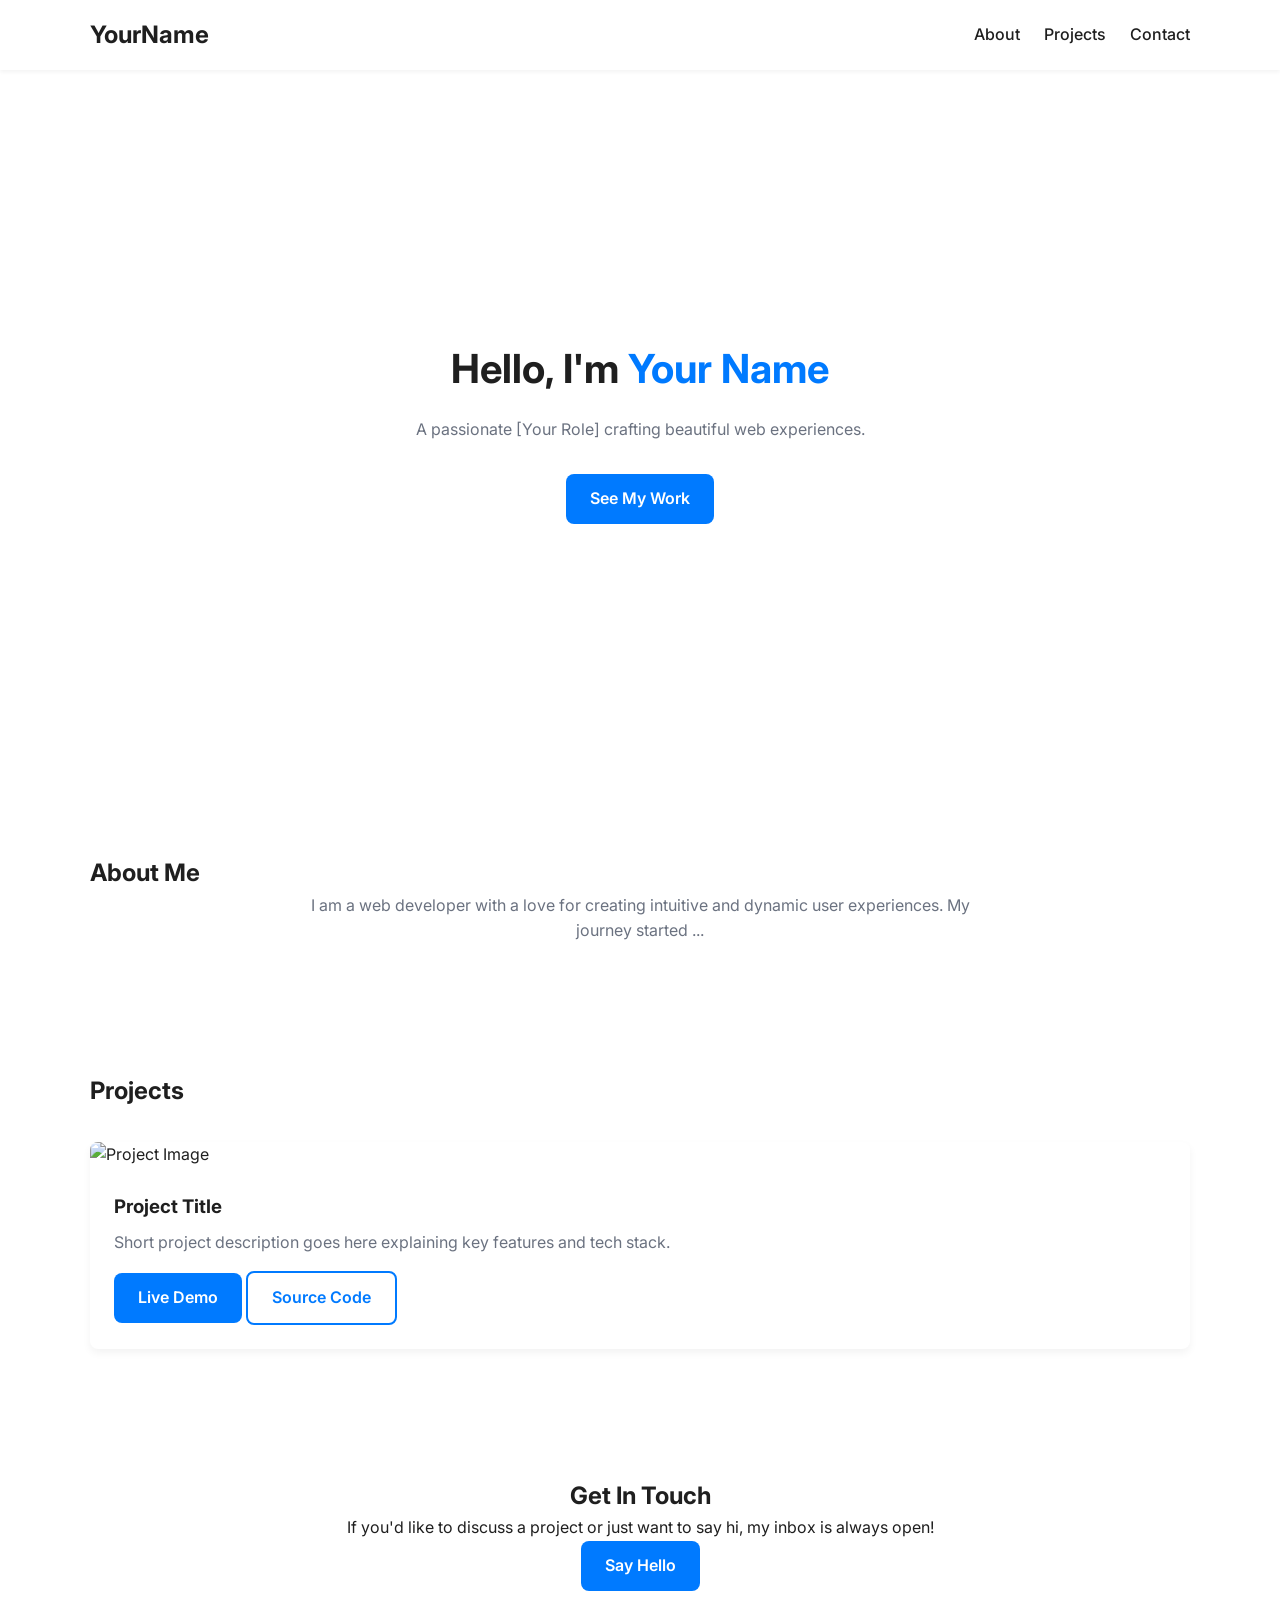
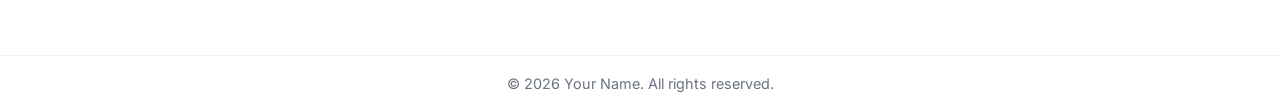
==== index.html @ 80072d18 "Create personal portfolio website with responsive design Co-authored-by: joyshah300 <joyshah300@gmai" ====
<!DOCTYPE html>
<html lang="en">
<head>
  <meta charset="UTF-8" />
  <meta http-equiv="X-UA-Compatible" content="IE=edge" />
  <meta name="viewport" content="width=device-width, initial-scale=1.0" />
  <title>Your Name | Portfolio</title>
  <link rel="stylesheet" href="styles.css" />
  <link href="https://fonts.googleapis.com/css2?family=Inter:wght@400;600;700&display=swap" rel="stylesheet" />
</head>
<body>
  <!-- Header & Navigation -->
  <header class="header">
    <div class="container">
      <a href="#hero" class="logo">YourName</a>
      <nav class="nav" id="nav-menu">
        <ul>
          <li><a href="#about">About</a></li>
          <li><a href="#projects">Projects</a></li>
          <li><a href="#contact">Contact</a></li>
        </ul>
      </nav>
      <button class="nav-toggle" id="nav-toggle" aria-label="Toggle navigation">
        <span class="hamburger"></span>
      </button>
    </div>
  </header>

  <!-- Hero Section -->
  <section id="hero" class="hero section">
    <div class="container">
      <h1>Hello, I'm <span class="primary">Your Name</span></h1>
      <p class="subtitle">A passionate <span class="role">[Your Role]</span> crafting beautiful web experiences.</p>
      <a href="#projects" class="btn primary-btn">See My Work</a>
    </div>
  </section>

  <!-- About Section -->
  <section id="about" class="about section">
    <div class="container">
      <h2>About Me</h2>
      <p>
        <!-- Replace this paragraph with your own description -->
        I am a web developer with a love for creating intuitive and dynamic user experiences. My journey started ...
      </p>
    </div>
  </section>

  <!-- Projects Section -->
  <section id="projects" class="projects section">
    <div class="container">
      <h2>Projects</h2>
      <div class="projects-grid">
        <!-- Repeat project-card as needed -->
        <article class="project-card">
          <img src="https://source.unsplash.com/800x600?code" alt="Project Image" />
          <div class="project-content">
            <h3>Project Title</h3>
            <p>Short project description goes here explaining key features and tech stack.</p>
            <a href="#" class="btn">Live Demo</a>
            <a href="#" class="btn outline">Source Code</a>
          </div>
        </article>
      </div>
    </div>
  </section>

  <!-- Contact Section -->
  <section id="contact" class="contact section">
    <div class="container">
      <h2>Get In Touch</h2>
      <p>If you'd like to discuss a project or just want to say hi, my inbox is always open!</p>
      <a href="mailto:youremail@example.com" class="btn primary-btn">Say Hello</a>
    </div>
  </section>

  <!-- Footer -->
  <footer class="footer">
    <div class="container">
      <p>&copy; <span id="year"></span> Your Name. All rights reserved.</p>
    </div>
  </footer>

  <script src="script.js"></script>
</body>
</html>
---- styles.css ----
/* Base Styles */
:root {
  --primary: #007aff;
  --bg: #ffffff;
  --text: #1f1f1f;
  --grey: #6b7280;
  --radius: 8px;
  --transition: 0.3s ease-in-out;
}

* {
  margin: 0;
  padding: 0;
  box-sizing: border-box;
}

body {
  font-family: 'Inter', sans-serif;
  background: var(--bg);
  color: var(--text);
  line-height: 1.6;
}

img {
  max-width: 100%;
  display: block;
}

.container {
  width: 90%;
  max-width: 1100px;
  margin: 0 auto;
}

/* Utility classes */
.section {
  padding: 4rem 0;
}

.btn {
  display: inline-block;
  padding: 0.75rem 1.5rem;
  border-radius: var(--radius);
  background: var(--primary);
  color: #fff;
  text-decoration: none;
  transition: var(--transition);
  font-weight: 600;
}

.btn:hover {
  opacity: 0.9;
}

.btn.outline {
  background: transparent;
  border: 2px solid var(--primary);
  color: var(--primary);
}

.primary-btn {
  background: var(--primary);
  color: #fff;
}

.primary {
  color: var(--primary);
}

/* Header & Navigation */
.header {
  background: var(--bg);
  box-shadow: 0 2px 4px rgba(0, 0, 0, 0.05);
  position: sticky;
  top: 0;
  z-index: 1000;
}

.header .container {
  display: flex;
  align-items: center;
  justify-content: space-between;
  padding: 1rem 0;
}

.logo {
  font-size: 1.5rem;
  font-weight: 700;
  color: var(--text);
  text-decoration: none;
}

.nav ul {
  list-style: none;
  display: flex;
  gap: 1.5rem;
}

.nav a {
  color: var(--text);
  text-decoration: none;
  font-weight: 500;
  transition: var(--transition);
}

.nav a:hover {
  color: var(--primary);
}

/* Mobile Nav Toggle */
.nav-toggle {
  display: none;
  background: none;
  border: none;
  cursor: pointer;
}

.hamburger,
.hamburger::before,
.hamburger::after {
  content: "";
  width: 24px;
  height: 2px;
  background: var(--text);
  display: block;
  transition: var(--transition);
}

.hamburger::before,
.hamburger::after {
  position: relative;
}

.hamburger::before {
  top: -6px;
}

.hamburger::after {
  top: 4px;
}

/* Hero Section */
.hero {
  display: flex;
  align-items: center;
  min-height: 80vh;
  text-align: center;
}

.hero h1 {
  font-size: 2.5rem;
  margin-bottom: 1rem;
}

.subtitle {
  color: var(--grey);
  margin-bottom: 2rem;
}

/* About */
.about p {
  max-width: 700px;
  margin: 0 auto;
  text-align: center;
  color: var(--grey);
}

/* Projects */
.projects-grid {
  display: grid;
  gap: 2rem;
  grid-template-columns: repeat(auto-fit, minmax(280px, 1fr));
  margin-top: 2rem;
}

.project-card {
  border-radius: var(--radius);
  overflow: hidden;
  box-shadow: 0 4px 8px rgba(0, 0, 0, 0.05);
  background: #fff;
  transition: transform var(--transition);
}

.project-card:hover {
  transform: translateY(-4px);
}

.project-content {
  padding: 1.5rem;
}

.project-content h3 {
  margin-bottom: 0.5rem;
}

.project-content p {
  color: var(--grey);
  margin-bottom: 1rem;
}

/* Contact */
.contact {
  text-align: center;
}

/* Footer */
.footer {
  background: var(--bg);
  padding: 1rem 0;
  text-align: center;
  font-size: 0.9rem;
  color: var(--grey);
  border-top: 1px solid #f1f1f1;
}

/* Media Queries */
@media (max-width: 768px) {
  .nav ul {
    position: absolute;
    top: 100%;
    right: 0;
    background: var(--bg);
    flex-direction: column;
    width: 200px;
    padding: 1rem 0;
    border-radius: var(--radius);
    box-shadow: 0 4px 8px rgba(0, 0, 0, 0.05);
    opacity: 0;
    pointer-events: none;
    transform: translateY(-10px);
    transition: var(--transition);
  }

  .nav ul.show {
    opacity: 1;
    pointer-events: all;
    transform: translateY(0);
  }

  .nav-toggle {
    display: block;
  }
}
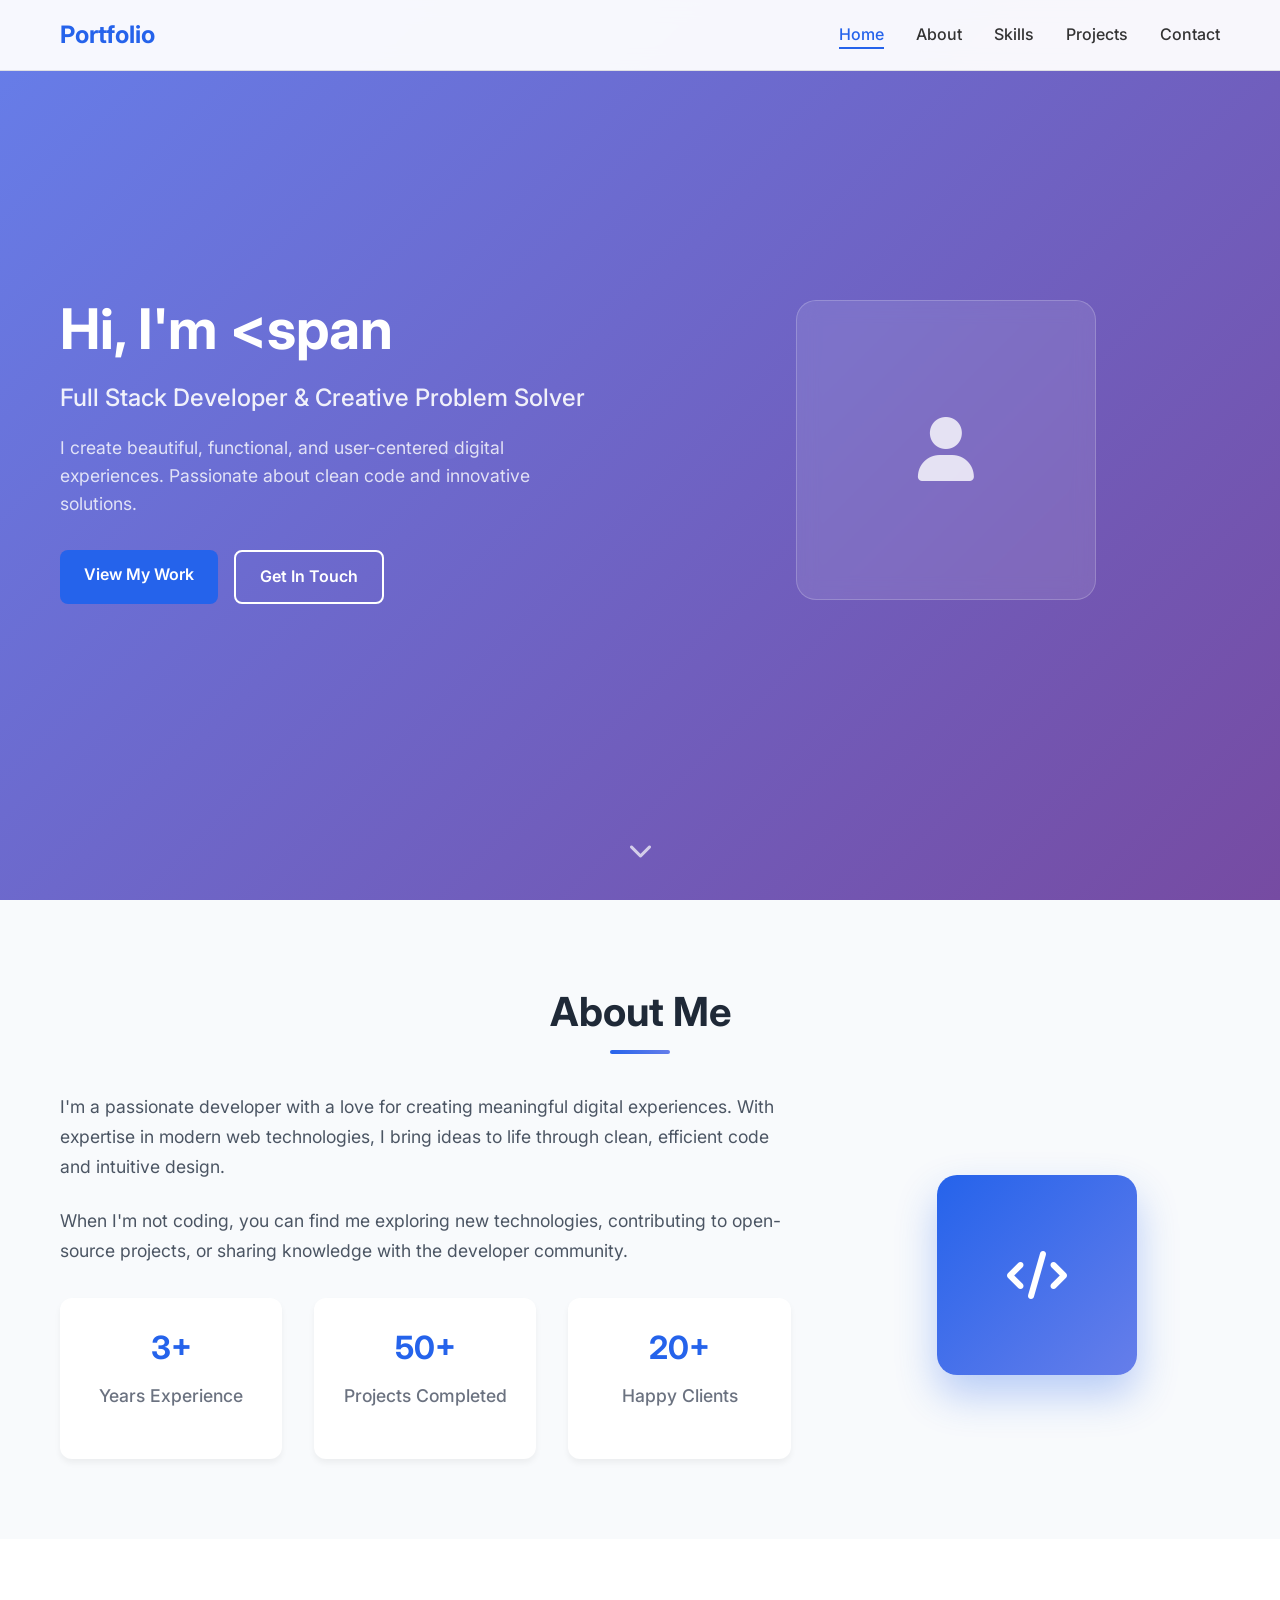
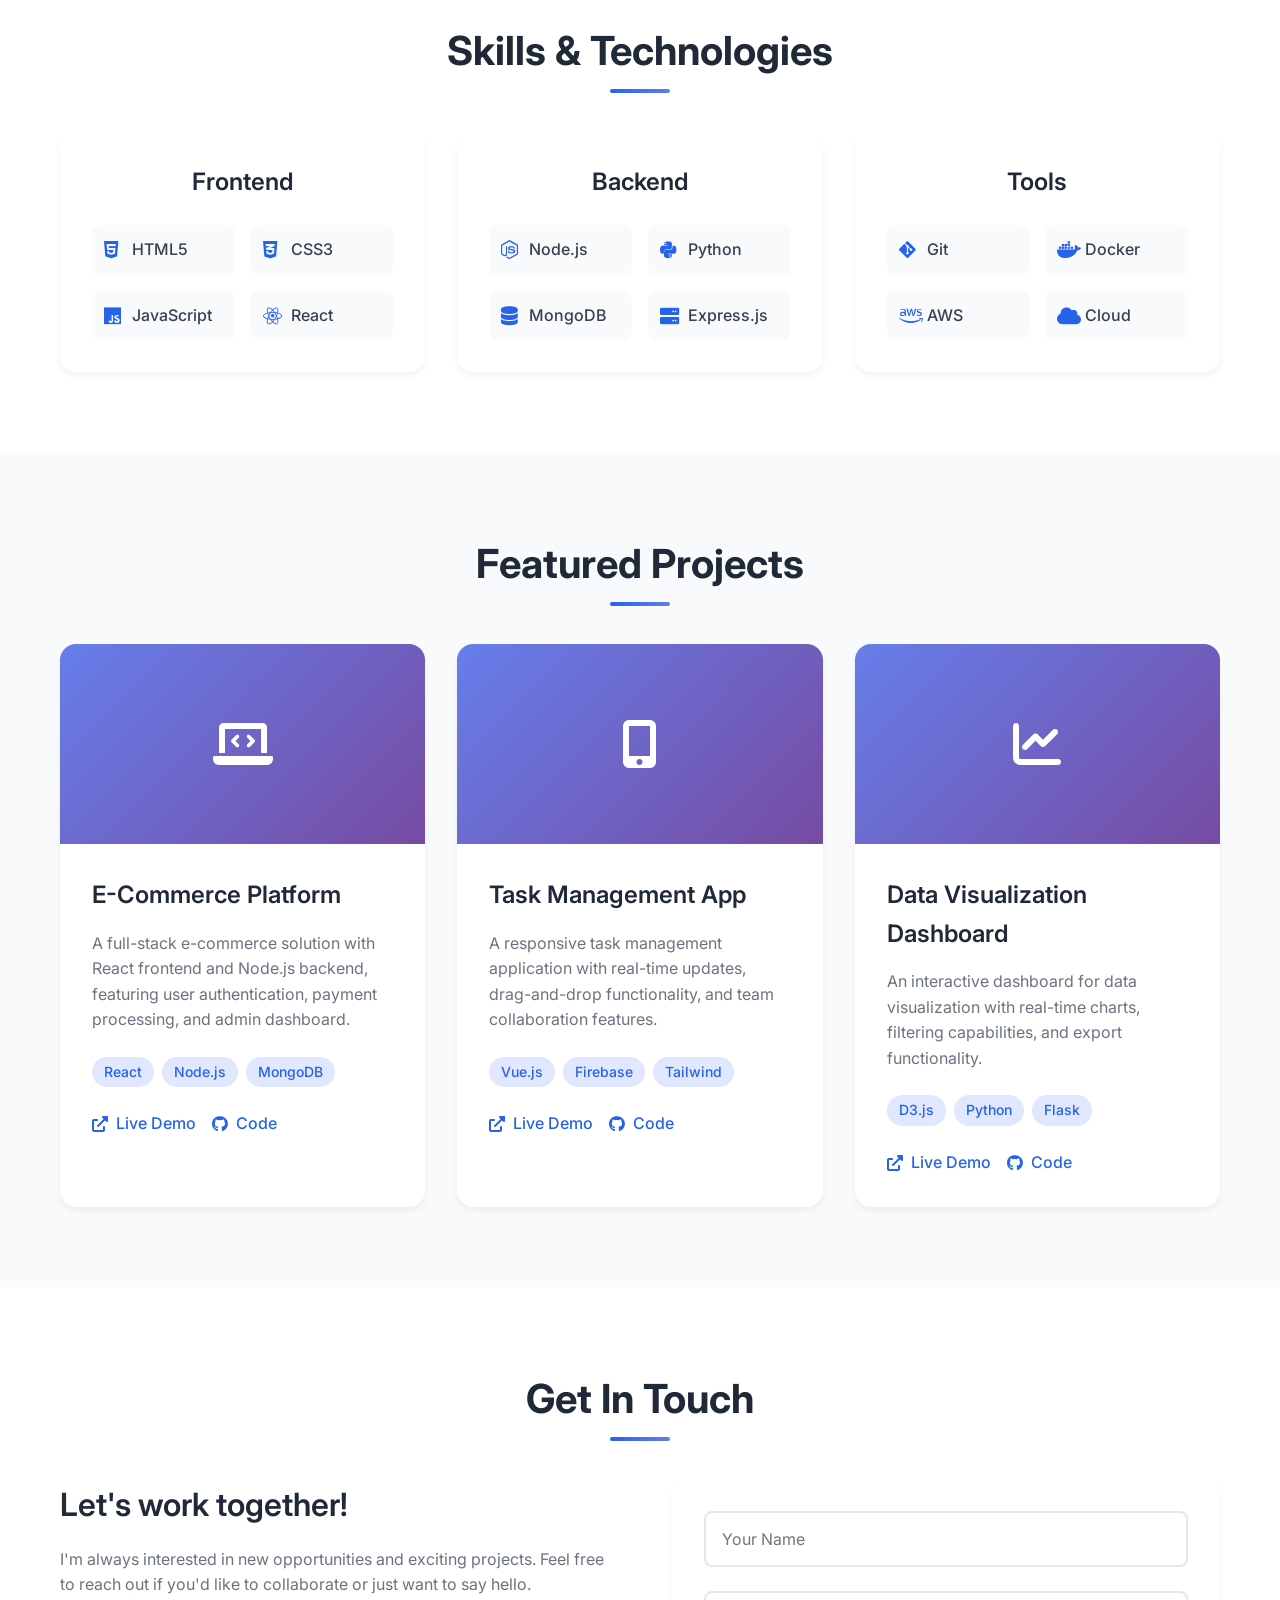
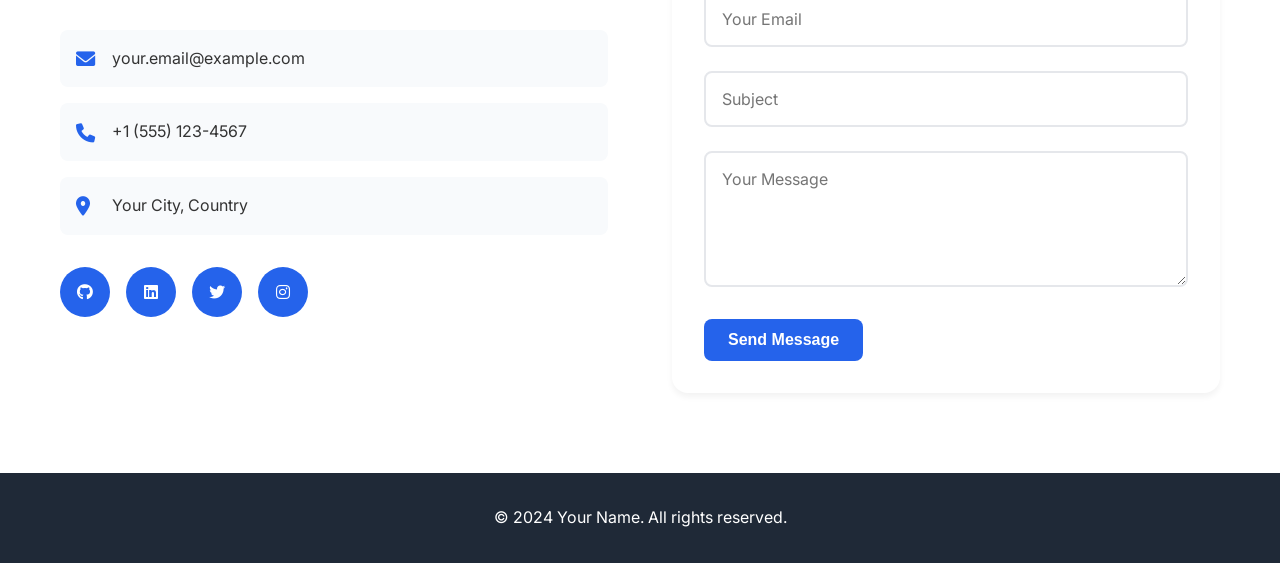
==== commit 2c8dbbdd: "Create modern portfolio website with responsive design and interactive features Co-authored-by: joys" ====
--- a/index.html
+++ b/index.html
@@ -1,86 +1,326 @@
 <!DOCTYPE html>
 <html lang="en">
 <head>
-  <meta charset="UTF-8" />
-  <meta http-equiv="X-UA-Compatible" content="IE=edge" />
-  <meta name="viewport" content="width=device-width, initial-scale=1.0" />
-  <title>Your Name | Portfolio</title>
-  <link rel="stylesheet" href="styles.css" />
-  <link href="https://fonts.googleapis.com/css2?family=Inter:wght@400;600;700&display=swap" rel="stylesheet" />
+    <meta charset="UTF-8">
+    <meta name="viewport" content="width=device-width, initial-scale=1.0">
+    <title>Your Name - Portfolio</title>
+    <link rel="stylesheet" href="styles.css">
+    <link href="https://fonts.googleapis.com/css2?family=Inter:wght@300;400;500;600;700&display=swap" rel="stylesheet">
+    <link rel="stylesheet" href="https://cdnjs.cloudflare.com/ajax/libs/font-awesome/6.0.0/css/all.min.css">
 </head>
 <body>
-  <!-- Header & Navigation -->
-  <header class="header">
-    <div class="container">
-      <a href="#hero" class="logo">YourName</a>
-      <nav class="nav" id="nav-menu">
-        <ul>
-          <li><a href="#about">About</a></li>
-          <li><a href="#projects">Projects</a></li>
-          <li><a href="#contact">Contact</a></li>
-        </ul>
-      </nav>
-      <button class="nav-toggle" id="nav-toggle" aria-label="Toggle navigation">
-        <span class="hamburger"></span>
-      </button>
-    </div>
-  </header>
-
-  <!-- Hero Section -->
-  <section id="hero" class="hero section">
-    <div class="container">
-      <h1>Hello, I'm <span class="primary">Your Name</span></h1>
-      <p class="subtitle">A passionate <span class="role">[Your Role]</span> crafting beautiful web experiences.</p>
-      <a href="#projects" class="btn primary-btn">See My Work</a>
-    </div>
-  </section>
-
-  <!-- About Section -->
-  <section id="about" class="about section">
-    <div class="container">
-      <h2>About Me</h2>
-      <p>
-        <!-- Replace this paragraph with your own description -->
-        I am a web developer with a love for creating intuitive and dynamic user experiences. My journey started ...
-      </p>
-    </div>
-  </section>
-
-  <!-- Projects Section -->
-  <section id="projects" class="projects section">
-    <div class="container">
-      <h2>Projects</h2>
-      <div class="projects-grid">
-        <!-- Repeat project-card as needed -->
-        <article class="project-card">
-          <img src="https://source.unsplash.com/800x600?code" alt="Project Image" />
-          <div class="project-content">
-            <h3>Project Title</h3>
-            <p>Short project description goes here explaining key features and tech stack.</p>
-            <a href="#" class="btn">Live Demo</a>
-            <a href="#" class="btn outline">Source Code</a>
-          </div>
-        </article>
-      </div>
-    </div>
-  </section>
-
-  <!-- Contact Section -->
-  <section id="contact" class="contact section">
-    <div class="container">
-      <h2>Get In Touch</h2>
-      <p>If you'd like to discuss a project or just want to say hi, my inbox is always open!</p>
-      <a href="mailto:youremail@example.com" class="btn primary-btn">Say Hello</a>
-    </div>
-  </section>
-
-  <!-- Footer -->
-  <footer class="footer">
-    <div class="container">
-      <p>&copy; <span id="year"></span> Your Name. All rights reserved.</p>
-    </div>
-  </footer>
-
-  <script src="script.js"></script>
+    <!-- Navigation -->
+    <nav class="navbar">
+        <div class="nav-container">
+            <div class="nav-logo">
+                <a href="#home">Portfolio</a>
+            </div>
+            <ul class="nav-menu">
+                <li class="nav-item">
+                    <a href="#home" class="nav-link">Home</a>
+                </li>
+                <li class="nav-item">
+                    <a href="#about" class="nav-link">About</a>
+                </li>
+                <li class="nav-item">
+                    <a href="#skills" class="nav-link">Skills</a>
+                </li>
+                <li class="nav-item">
+                    <a href="#projects" class="nav-link">Projects</a>
+                </li>
+                <li class="nav-item">
+                    <a href="#contact" class="nav-link">Contact</a>
+                </li>
+            </ul>
+            <div class="hamburger">
+                <span class="bar"></span>
+                <span class="bar"></span>
+                <span class="bar"></span>
+            </div>
+        </div>
+    </nav>
+
+    <!-- Hero Section -->
+    <section id="home" class="hero">
+        <div class="hero-container">
+            <div class="hero-content">
+                <h1 class="hero-title">
+                    Hi, I'm <span class="highlight">Your Name</span>
+                </h1>
+                <p class="hero-subtitle">Full Stack Developer & Creative Problem Solver</p>
+                <p class="hero-description">
+                    I create beautiful, functional, and user-centered digital experiences. 
+                    Passionate about clean code and innovative solutions.
+                </p>
+                <div class="hero-buttons">
+                    <a href="#projects" class="btn btn-primary">View My Work</a>
+                    <a href="#contact" class="btn btn-secondary">Get In Touch</a>
+                </div>
+            </div>
+            <div class="hero-image">
+                <div class="profile-card">
+                    <div class="profile-image">
+                        <i class="fas fa-user"></i>
+                    </div>
+                </div>
+            </div>
+        </div>
+        <div class="scroll-indicator">
+            <a href="#about">
+                <i class="fas fa-chevron-down"></i>
+            </a>
+        </div>
+    </section>
+
+    <!-- About Section -->
+    <section id="about" class="about">
+        <div class="container">
+            <h2 class="section-title">About Me</h2>
+            <div class="about-content">
+                <div class="about-text">
+                    <p>
+                        I'm a passionate developer with a love for creating meaningful digital experiences. 
+                        With expertise in modern web technologies, I bring ideas to life through clean, 
+                        efficient code and intuitive design.
+                    </p>
+                    <p>
+                        When I'm not coding, you can find me exploring new technologies, contributing to 
+                        open-source projects, or sharing knowledge with the developer community.
+                    </p>
+                    <div class="about-stats">
+                        <div class="stat">
+                            <h3>3+</h3>
+                            <p>Years Experience</p>
+                        </div>
+                        <div class="stat">
+                            <h3>50+</h3>
+                            <p>Projects Completed</p>
+                        </div>
+                        <div class="stat">
+                            <h3>20+</h3>
+                            <p>Happy Clients</p>
+                        </div>
+                    </div>
+                </div>
+                <div class="about-image">
+                    <div class="about-card">
+                        <i class="fas fa-code"></i>
+                    </div>
+                </div>
+            </div>
+        </div>
+    </section>
+
+    <!-- Skills Section -->
+    <section id="skills" class="skills">
+        <div class="container">
+            <h2 class="section-title">Skills & Technologies</h2>
+            <div class="skills-grid">
+                <div class="skill-category">
+                    <h3>Frontend</h3>
+                    <div class="skill-items">
+                        <div class="skill-item">
+                            <i class="fab fa-html5"></i>
+                            <span>HTML5</span>
+                        </div>
+                        <div class="skill-item">
+                            <i class="fab fa-css3-alt"></i>
+                            <span>CSS3</span>
+                        </div>
+                        <div class="skill-item">
+                            <i class="fab fa-js"></i>
+                            <span>JavaScript</span>
+                        </div>
+                        <div class="skill-item">
+                            <i class="fab fa-react"></i>
+                            <span>React</span>
+                        </div>
+                    </div>
+                </div>
+                <div class="skill-category">
+                    <h3>Backend</h3>
+                    <div class="skill-items">
+                        <div class="skill-item">
+                            <i class="fab fa-node-js"></i>
+                            <span>Node.js</span>
+                        </div>
+                        <div class="skill-item">
+                            <i class="fab fa-python"></i>
+                            <span>Python</span>
+                        </div>
+                        <div class="skill-item">
+                            <i class="fas fa-database"></i>
+                            <span>MongoDB</span>
+                        </div>
+                        <div class="skill-item">
+                            <i class="fas fa-server"></i>
+                            <span>Express.js</span>
+                        </div>
+                    </div>
+                </div>
+                <div class="skill-category">
+                    <h3>Tools</h3>
+                    <div class="skill-items">
+                        <div class="skill-item">
+                            <i class="fab fa-git-alt"></i>
+                            <span>Git</span>
+                        </div>
+                        <div class="skill-item">
+                            <i class="fab fa-docker"></i>
+                            <span>Docker</span>
+                        </div>
+                        <div class="skill-item">
+                            <i class="fab fa-aws"></i>
+                            <span>AWS</span>
+                        </div>
+                        <div class="skill-item">
+                            <i class="fas fa-cloud"></i>
+                            <span>Cloud</span>
+                        </div>
+                    </div>
+                </div>
+            </div>
+        </div>
+    </section>
+
+    <!-- Projects Section -->
+    <section id="projects" class="projects">
+        <div class="container">
+            <h2 class="section-title">Featured Projects</h2>
+            <div class="projects-grid">
+                <div class="project-card">
+                    <div class="project-image">
+                        <i class="fas fa-laptop-code"></i>
+                    </div>
+                    <div class="project-content">
+                        <h3>E-Commerce Platform</h3>
+                        <p>A full-stack e-commerce solution with React frontend and Node.js backend, featuring user authentication, payment processing, and admin dashboard.</p>
+                        <div class="project-tech">
+                            <span>React</span>
+                            <span>Node.js</span>
+                            <span>MongoDB</span>
+                        </div>
+                        <div class="project-links">
+                            <a href="#" class="project-link">
+                                <i class="fas fa-external-link-alt"></i> Live Demo
+                            </a>
+                            <a href="#" class="project-link">
+                                <i class="fab fa-github"></i> Code
+                            </a>
+                        </div>
+                    </div>
+                </div>
+                <div class="project-card">
+                    <div class="project-image">
+                        <i class="fas fa-mobile-alt"></i>
+                    </div>
+                    <div class="project-content">
+                        <h3>Task Management App</h3>
+                        <p>A responsive task management application with real-time updates, drag-and-drop functionality, and team collaboration features.</p>
+                        <div class="project-tech">
+                            <span>Vue.js</span>
+                            <span>Firebase</span>
+                            <span>Tailwind</span>
+                        </div>
+                        <div class="project-links">
+                            <a href="#" class="project-link">
+                                <i class="fas fa-external-link-alt"></i> Live Demo
+                            </a>
+                            <a href="#" class="project-link">
+                                <i class="fab fa-github"></i> Code
+                            </a>
+                        </div>
+                    </div>
+                </div>
+                <div class="project-card">
+                    <div class="project-image">
+                        <i class="fas fa-chart-line"></i>
+                    </div>
+                    <div class="project-content">
+                        <h3>Data Visualization Dashboard</h3>
+                        <p>An interactive dashboard for data visualization with real-time charts, filtering capabilities, and export functionality.</p>
+                        <div class="project-tech">
+                            <span>D3.js</span>
+                            <span>Python</span>
+                            <span>Flask</span>
+                        </div>
+                        <div class="project-links">
+                            <a href="#" class="project-link">
+                                <i class="fas fa-external-link-alt"></i> Live Demo
+                            </a>
+                            <a href="#" class="project-link">
+                                <i class="fab fa-github"></i> Code
+                            </a>
+                        </div>
+                    </div>
+                </div>
+            </div>
+        </div>
+    </section>
+
+    <!-- Contact Section -->
+    <section id="contact" class="contact">
+        <div class="container">
+            <h2 class="section-title">Get In Touch</h2>
+            <div class="contact-content">
+                <div class="contact-info">
+                    <h3>Let's work together!</h3>
+                    <p>I'm always interested in new opportunities and exciting projects. Feel free to reach out if you'd like to collaborate or just want to say hello.</p>
+                    <div class="contact-items">
+                        <div class="contact-item">
+                            <i class="fas fa-envelope"></i>
+                            <span>your.email@example.com</span>
+                        </div>
+                        <div class="contact-item">
+                            <i class="fas fa-phone"></i>
+                            <span>+1 (555) 123-4567</span>
+                        </div>
+                        <div class="contact-item">
+                            <i class="fas fa-map-marker-alt"></i>
+                            <span>Your City, Country</span>
+                        </div>
+                    </div>
+                    <div class="social-links">
+                        <a href="#" class="social-link">
+                            <i class="fab fa-github"></i>
+                        </a>
+                        <a href="#" class="social-link">
+                            <i class="fab fa-linkedin"></i>
+                        </a>
+                        <a href="#" class="social-link">
+                            <i class="fab fa-twitter"></i>
+                        </a>
+                        <a href="#" class="social-link">
+                            <i class="fab fa-instagram"></i>
+                        </a>
+                    </div>
+                </div>
+                <form class="contact-form">
+                    <div class="form-group">
+                        <input type="text" id="name" name="name" placeholder="Your Name" required>
+                    </div>
+                    <div class="form-group">
+                        <input type="email" id="email" name="email" placeholder="Your Email" required>
+                    </div>
+                    <div class="form-group">
+                        <input type="text" id="subject" name="subject" placeholder="Subject" required>
+                    </div>
+                    <div class="form-group">
+                        <textarea id="message" name="message" placeholder="Your Message" rows="5" required></textarea>
+                    </div>
+                    <button type="submit" class="btn btn-primary">Send Message</button>
+                </form>
+            </div>
+        </div>
+    </section>
+
+    <!-- Footer -->
+    <footer class="footer">
+        <div class="container">
+            <p>&copy; 2024 Your Name. All rights reserved.</p>
+        </div>
+    </footer>
+
+    <script src="script.js"></script>
 </body>
 </html>
--- a/styles.css
+++ b/styles.css
@@ -1,243 +1,729 @@
-/* Base Styles */
-:root {
-  --primary: #007aff;
-  --bg: #ffffff;
-  --text: #1f1f1f;
-  --grey: #6b7280;
-  --radius: 8px;
-  --transition: 0.3s ease-in-out;
-}
-
+/* Reset and Base Styles */
 * {
-  margin: 0;
-  padding: 0;
-  box-sizing: border-box;
+    margin: 0;
+    padding: 0;
+    box-sizing: border-box;
+}
+
+html {
+    scroll-behavior: smooth;
 }
 
 body {
-  font-family: 'Inter', sans-serif;
-  background: var(--bg);
-  color: var(--text);
-  line-height: 1.6;
-}
-
-img {
-  max-width: 100%;
-  display: block;
+    font-family: 'Inter', sans-serif;
+    line-height: 1.6;
+    color: #333;
+    overflow-x: hidden;
 }
 
 .container {
-  width: 90%;
-  max-width: 1100px;
-  margin: 0 auto;
-}
-
-/* Utility classes */
-.section {
-  padding: 4rem 0;
-}
-
-.btn {
-  display: inline-block;
-  padding: 0.75rem 1.5rem;
-  border-radius: var(--radius);
-  background: var(--primary);
-  color: #fff;
-  text-decoration: none;
-  transition: var(--transition);
-  font-weight: 600;
-}
-
-.btn:hover {
-  opacity: 0.9;
-}
-
-.btn.outline {
-  background: transparent;
-  border: 2px solid var(--primary);
-  color: var(--primary);
-}
-
-.primary-btn {
-  background: var(--primary);
-  color: #fff;
-}
-
-.primary {
-  color: var(--primary);
-}
-
-/* Header & Navigation */
-.header {
-  background: var(--bg);
-  box-shadow: 0 2px 4px rgba(0, 0, 0, 0.05);
-  position: sticky;
-  top: 0;
-  z-index: 1000;
-}
-
-.header .container {
-  display: flex;
-  align-items: center;
-  justify-content: space-between;
-  padding: 1rem 0;
-}
-
-.logo {
-  font-size: 1.5rem;
-  font-weight: 700;
-  color: var(--text);
-  text-decoration: none;
-}
-
-.nav ul {
-  list-style: none;
-  display: flex;
-  gap: 1.5rem;
-}
-
-.nav a {
-  color: var(--text);
-  text-decoration: none;
-  font-weight: 500;
-  transition: var(--transition);
-}
-
-.nav a:hover {
-  color: var(--primary);
-}
-
-/* Mobile Nav Toggle */
-.nav-toggle {
-  display: none;
-  background: none;
-  border: none;
-  cursor: pointer;
-}
-
-.hamburger,
-.hamburger::before,
-.hamburger::after {
-  content: "";
-  width: 24px;
-  height: 2px;
-  background: var(--text);
-  display: block;
-  transition: var(--transition);
-}
-
-.hamburger::before,
-.hamburger::after {
-  position: relative;
-}
-
-.hamburger::before {
-  top: -6px;
-}
-
-.hamburger::after {
-  top: 4px;
+    max-width: 1200px;
+    margin: 0 auto;
+    padding: 0 20px;
+}
+
+/* Navigation */
+.navbar {
+    position: fixed;
+    top: 0;
+    width: 100%;
+    background: rgba(255, 255, 255, 0.95);
+    backdrop-filter: blur(10px);
+    z-index: 1000;
+    transition: all 0.3s ease;
+    border-bottom: 1px solid rgba(0, 0, 0, 0.1);
+}
+
+.nav-container {
+    max-width: 1200px;
+    margin: 0 auto;
+    padding: 0 20px;
+    display: flex;
+    justify-content: space-between;
+    align-items: center;
+    height: 70px;
+}
+
+.nav-logo a {
+    font-size: 1.5rem;
+    font-weight: 700;
+    color: #2563eb;
+    text-decoration: none;
+    transition: color 0.3s ease;
+}
+
+.nav-logo a:hover {
+    color: #1d4ed8;
+}
+
+.nav-menu {
+    display: flex;
+    list-style: none;
+    gap: 2rem;
+}
+
+.nav-link {
+    text-decoration: none;
+    color: #333;
+    font-weight: 500;
+    transition: color 0.3s ease;
+    position: relative;
+}
+
+.nav-link:hover {
+    color: #2563eb;
+}
+
+.nav-link::after {
+    content: '';
+    position: absolute;
+    width: 0;
+    height: 2px;
+    bottom: -5px;
+    left: 0;
+    background-color: #2563eb;
+    transition: width 0.3s ease;
+}
+
+.nav-link:hover::after {
+    width: 100%;
+}
+
+.hamburger {
+    display: none;
+    flex-direction: column;
+    cursor: pointer;
+}
+
+.bar {
+    width: 25px;
+    height: 3px;
+    background-color: #333;
+    margin: 3px 0;
+    transition: 0.3s;
 }
 
 /* Hero Section */
 .hero {
-  display: flex;
-  align-items: center;
-  min-height: 80vh;
-  text-align: center;
-}
-
-.hero h1 {
-  font-size: 2.5rem;
-  margin-bottom: 1rem;
-}
-
-.subtitle {
-  color: var(--grey);
-  margin-bottom: 2rem;
-}
-
-/* About */
-.about p {
-  max-width: 700px;
-  margin: 0 auto;
-  text-align: center;
-  color: var(--grey);
-}
-
-/* Projects */
+    min-height: 100vh;
+    display: flex;
+    align-items: center;
+    background: linear-gradient(135deg, #667eea 0%, #764ba2 100%);
+    color: white;
+    position: relative;
+    overflow: hidden;
+}
+
+.hero::before {
+    content: '';
+    position: absolute;
+    top: 0;
+    left: 0;
+    right: 0;
+    bottom: 0;
+    background: url('data:image/svg+xml,<svg xmlns="http://www.w3.org/2000/svg" viewBox="0 0 100 100"><defs><pattern id="grain" width="100" height="100" patternUnits="userSpaceOnUse"><circle cx="50" cy="50" r="1" fill="white" opacity="0.1"/></pattern></defs><rect width="100" height="100" fill="url(%23grain)"/></svg>');
+    opacity: 0.3;
+}
+
+.hero-container {
+    max-width: 1200px;
+    margin: 0 auto;
+    padding: 0 20px;
+    display: grid;
+    grid-template-columns: 1fr 1fr;
+    gap: 4rem;
+    align-items: center;
+    position: relative;
+    z-index: 1;
+}
+
+.hero-title {
+    font-size: 3.5rem;
+    font-weight: 700;
+    margin-bottom: 1rem;
+    line-height: 1.2;
+}
+
+.highlight {
+    background: linear-gradient(45deg, #ffd700, #ffed4e);
+    -webkit-background-clip: text;
+    -webkit-text-fill-color: transparent;
+    background-clip: text;
+}
+
+.hero-subtitle {
+    font-size: 1.5rem;
+    font-weight: 500;
+    margin-bottom: 1rem;
+    opacity: 0.9;
+}
+
+.hero-description {
+    font-size: 1.1rem;
+    margin-bottom: 2rem;
+    opacity: 0.8;
+    line-height: 1.6;
+}
+
+.hero-buttons {
+    display: flex;
+    gap: 1rem;
+    flex-wrap: wrap;
+}
+
+.btn {
+    padding: 12px 24px;
+    border-radius: 8px;
+    text-decoration: none;
+    font-weight: 600;
+    transition: all 0.3s ease;
+    display: inline-block;
+    border: none;
+    cursor: pointer;
+    font-size: 1rem;
+}
+
+.btn-primary {
+    background: #2563eb;
+    color: white;
+}
+
+.btn-primary:hover {
+    background: #1d4ed8;
+    transform: translateY(-2px);
+    box-shadow: 0 10px 25px rgba(37, 99, 235, 0.3);
+}
+
+.btn-secondary {
+    background: transparent;
+    color: white;
+    border: 2px solid white;
+}
+
+.btn-secondary:hover {
+    background: white;
+    color: #2563eb;
+    transform: translateY(-2px);
+}
+
+.hero-image {
+    display: flex;
+    justify-content: center;
+    align-items: center;
+}
+
+.profile-card {
+    width: 300px;
+    height: 300px;
+    background: rgba(255, 255, 255, 0.1);
+    border-radius: 20px;
+    display: flex;
+    align-items: center;
+    justify-content: center;
+    backdrop-filter: blur(10px);
+    border: 1px solid rgba(255, 255, 255, 0.2);
+    animation: float 6s ease-in-out infinite;
+}
+
+.profile-image {
+    font-size: 4rem;
+    color: white;
+    opacity: 0.8;
+}
+
+@keyframes float {
+    0%, 100% { transform: translateY(0px); }
+    50% { transform: translateY(-20px); }
+}
+
+.scroll-indicator {
+    position: absolute;
+    bottom: 30px;
+    left: 50%;
+    transform: translateX(-50%);
+    animation: bounce 2s infinite;
+}
+
+.scroll-indicator a {
+    color: white;
+    font-size: 1.5rem;
+    opacity: 0.7;
+    transition: opacity 0.3s ease;
+}
+
+.scroll-indicator a:hover {
+    opacity: 1;
+}
+
+@keyframes bounce {
+    0%, 20%, 50%, 80%, 100% { transform: translateX(-50%) translateY(0); }
+    40% { transform: translateX(-50%) translateY(-10px); }
+    60% { transform: translateX(-50%) translateY(-5px); }
+}
+
+/* Section Styles */
+section {
+    padding: 80px 0;
+}
+
+.section-title {
+    text-align: center;
+    font-size: 2.5rem;
+    font-weight: 700;
+    margin-bottom: 3rem;
+    color: #1f2937;
+    position: relative;
+}
+
+.section-title::after {
+    content: '';
+    position: absolute;
+    bottom: -10px;
+    left: 50%;
+    transform: translateX(-50%);
+    width: 60px;
+    height: 4px;
+    background: linear-gradient(45deg, #2563eb, #667eea);
+    border-radius: 2px;
+}
+
+/* About Section */
+.about {
+    background: #f8fafc;
+}
+
+.about-content {
+    display: grid;
+    grid-template-columns: 2fr 1fr;
+    gap: 4rem;
+    align-items: center;
+}
+
+.about-text p {
+    font-size: 1.1rem;
+    margin-bottom: 1.5rem;
+    color: #4b5563;
+    line-height: 1.7;
+}
+
+.about-stats {
+    display: grid;
+    grid-template-columns: repeat(3, 1fr);
+    gap: 2rem;
+    margin-top: 2rem;
+}
+
+.stat {
+    text-align: center;
+    padding: 1.5rem;
+    background: white;
+    border-radius: 12px;
+    box-shadow: 0 4px 6px rgba(0, 0, 0, 0.05);
+    transition: transform 0.3s ease;
+}
+
+.stat:hover {
+    transform: translateY(-5px);
+}
+
+.stat h3 {
+    font-size: 2rem;
+    font-weight: 700;
+    color: #2563eb;
+    margin-bottom: 0.5rem;
+}
+
+.stat p {
+    color: #6b7280;
+    font-weight: 500;
+}
+
+.about-card {
+    width: 200px;
+    height: 200px;
+    background: linear-gradient(135deg, #2563eb, #667eea);
+    border-radius: 20px;
+    display: flex;
+    align-items: center;
+    justify-content: center;
+    margin: 0 auto;
+    box-shadow: 0 20px 40px rgba(37, 99, 235, 0.3);
+}
+
+.about-card i {
+    font-size: 3rem;
+    color: white;
+}
+
+/* Skills Section */
+.skills-grid {
+    display: grid;
+    grid-template-columns: repeat(auto-fit, minmax(300px, 1fr));
+    gap: 2rem;
+}
+
+.skill-category {
+    background: white;
+    padding: 2rem;
+    border-radius: 16px;
+    box-shadow: 0 4px 6px rgba(0, 0, 0, 0.05);
+    transition: transform 0.3s ease;
+}
+
+.skill-category:hover {
+    transform: translateY(-5px);
+}
+
+.skill-category h3 {
+    font-size: 1.5rem;
+    font-weight: 600;
+    margin-bottom: 1.5rem;
+    color: #1f2937;
+    text-align: center;
+}
+
+.skill-items {
+    display: grid;
+    grid-template-columns: repeat(2, 1fr);
+    gap: 1rem;
+}
+
+.skill-item {
+    display: flex;
+    align-items: center;
+    gap: 0.5rem;
+    padding: 0.75rem;
+    background: #f8fafc;
+    border-radius: 8px;
+    transition: background 0.3s ease;
+}
+
+.skill-item:hover {
+    background: #e0e7ff;
+}
+
+.skill-item i {
+    font-size: 1.2rem;
+    color: #2563eb;
+    width: 20px;
+}
+
+.skill-item span {
+    font-weight: 500;
+    color: #374151;
+}
+
+/* Projects Section */
+.projects {
+    background: #f8fafc;
+}
+
 .projects-grid {
-  display: grid;
-  gap: 2rem;
-  grid-template-columns: repeat(auto-fit, minmax(280px, 1fr));
-  margin-top: 2rem;
+    display: grid;
+    grid-template-columns: repeat(auto-fit, minmax(350px, 1fr));
+    gap: 2rem;
 }
 
 .project-card {
-  border-radius: var(--radius);
-  overflow: hidden;
-  box-shadow: 0 4px 8px rgba(0, 0, 0, 0.05);
-  background: #fff;
-  transition: transform var(--transition);
+    background: white;
+    border-radius: 16px;
+    overflow: hidden;
+    box-shadow: 0 4px 6px rgba(0, 0, 0, 0.05);
+    transition: all 0.3s ease;
 }
 
 .project-card:hover {
-  transform: translateY(-4px);
+    transform: translateY(-10px);
+    box-shadow: 0 20px 40px rgba(0, 0, 0, 0.1);
+}
+
+.project-image {
+    height: 200px;
+    background: linear-gradient(135deg, #667eea, #764ba2);
+    display: flex;
+    align-items: center;
+    justify-content: center;
+}
+
+.project-image i {
+    font-size: 3rem;
+    color: white;
 }
 
 .project-content {
-  padding: 1.5rem;
+    padding: 2rem;
 }
 
 .project-content h3 {
-  margin-bottom: 0.5rem;
+    font-size: 1.5rem;
+    font-weight: 600;
+    margin-bottom: 1rem;
+    color: #1f2937;
 }
 
 .project-content p {
-  color: var(--grey);
-  margin-bottom: 1rem;
-}
-
-/* Contact */
-.contact {
-  text-align: center;
+    color: #6b7280;
+    margin-bottom: 1.5rem;
+    line-height: 1.6;
+}
+
+.project-tech {
+    display: flex;
+    gap: 0.5rem;
+    margin-bottom: 1.5rem;
+    flex-wrap: wrap;
+}
+
+.project-tech span {
+    background: #e0e7ff;
+    color: #2563eb;
+    padding: 0.25rem 0.75rem;
+    border-radius: 20px;
+    font-size: 0.875rem;
+    font-weight: 500;
+}
+
+.project-links {
+    display: flex;
+    gap: 1rem;
+}
+
+.project-link {
+    text-decoration: none;
+    color: #2563eb;
+    font-weight: 500;
+    display: flex;
+    align-items: center;
+    gap: 0.5rem;
+    transition: color 0.3s ease;
+}
+
+.project-link:hover {
+    color: #1d4ed8;
+}
+
+/* Contact Section */
+.contact-content {
+    display: grid;
+    grid-template-columns: 1fr 1fr;
+    gap: 4rem;
+}
+
+.contact-info h3 {
+    font-size: 2rem;
+    font-weight: 600;
+    margin-bottom: 1rem;
+    color: #1f2937;
+}
+
+.contact-info p {
+    color: #6b7280;
+    margin-bottom: 2rem;
+    line-height: 1.6;
+}
+
+.contact-items {
+    margin-bottom: 2rem;
+}
+
+.contact-item {
+    display: flex;
+    align-items: center;
+    gap: 1rem;
+    margin-bottom: 1rem;
+    padding: 1rem;
+    background: #f8fafc;
+    border-radius: 8px;
+}
+
+.contact-item i {
+    color: #2563eb;
+    font-size: 1.2rem;
+    width: 20px;
+}
+
+.social-links {
+    display: flex;
+    gap: 1rem;
+}
+
+.social-link {
+    width: 50px;
+    height: 50px;
+    background: #2563eb;
+    color: white;
+    border-radius: 50%;
+    display: flex;
+    align-items: center;
+    justify-content: center;
+    text-decoration: none;
+    transition: all 0.3s ease;
+}
+
+.social-link:hover {
+    background: #1d4ed8;
+    transform: translateY(-3px);
+}
+
+.contact-form {
+    background: white;
+    padding: 2rem;
+    border-radius: 16px;
+    box-shadow: 0 4px 6px rgba(0, 0, 0, 0.05);
+}
+
+.form-group {
+    margin-bottom: 1.5rem;
+}
+
+.form-group input,
+.form-group textarea {
+    width: 100%;
+    padding: 1rem;
+    border: 2px solid #e5e7eb;
+    border-radius: 8px;
+    font-size: 1rem;
+    transition: border-color 0.3s ease;
+    font-family: inherit;
+}
+
+.form-group input:focus,
+.form-group textarea:focus {
+    outline: none;
+    border-color: #2563eb;
+}
+
+.form-group textarea {
+    resize: vertical;
+    min-height: 120px;
 }
 
 /* Footer */
 .footer {
-  background: var(--bg);
-  padding: 1rem 0;
-  text-align: center;
-  font-size: 0.9rem;
-  color: var(--grey);
-  border-top: 1px solid #f1f1f1;
-}
-
-/* Media Queries */
+    background: #1f2937;
+    color: white;
+    text-align: center;
+    padding: 2rem 0;
+}
+
+/* Responsive Design */
 @media (max-width: 768px) {
-  .nav ul {
-    position: absolute;
-    top: 100%;
-    right: 0;
-    background: var(--bg);
-    flex-direction: column;
-    width: 200px;
-    padding: 1rem 0;
-    border-radius: var(--radius);
-    box-shadow: 0 4px 8px rgba(0, 0, 0, 0.05);
+    .hamburger {
+        display: flex;
+    }
+
+    .nav-menu {
+        position: fixed;
+        left: -100%;
+        top: 70px;
+        flex-direction: column;
+        background-color: white;
+        width: 100%;
+        text-align: center;
+        transition: 0.3s;
+        box-shadow: 0 10px 27px rgba(0, 0, 0, 0.05);
+        padding: 2rem 0;
+    }
+
+    .nav-menu.active {
+        left: 0;
+    }
+
+    .hero-container {
+        grid-template-columns: 1fr;
+        text-align: center;
+        gap: 2rem;
+    }
+
+    .hero-title {
+        font-size: 2.5rem;
+    }
+
+    .hero-buttons {
+        justify-content: center;
+    }
+
+    .about-content {
+        grid-template-columns: 1fr;
+        gap: 2rem;
+    }
+
+    .about-stats {
+        grid-template-columns: 1fr;
+    }
+
+    .skills-grid {
+        grid-template-columns: 1fr;
+    }
+
+    .skill-items {
+        grid-template-columns: 1fr;
+    }
+
+    .projects-grid {
+        grid-template-columns: 1fr;
+    }
+
+    .contact-content {
+        grid-template-columns: 1fr;
+        gap: 2rem;
+    }
+
+    .section-title {
+        font-size: 2rem;
+    }
+}
+
+@media (max-width: 480px) {
+    .hero-title {
+        font-size: 2rem;
+    }
+
+    .hero-subtitle {
+        font-size: 1.2rem;
+    }
+
+    .hero-buttons {
+        flex-direction: column;
+        align-items: center;
+    }
+
+    .btn {
+        width: 100%;
+        max-width: 200px;
+        text-align: center;
+    }
+
+    .profile-card {
+        width: 250px;
+        height: 250px;
+    }
+
+    .about-card {
+        width: 150px;
+        height: 150px;
+    }
+
+    .about-card i {
+        font-size: 2rem;
+    }
+}
+
+/* Animation Classes */
+.fade-in {
     opacity: 0;
-    pointer-events: none;
-    transform: translateY(-10px);
-    transition: var(--transition);
-  }
-
-  .nav ul.show {
+    transform: translateY(30px);
+    transition: all 0.6s ease;
+}
+
+.fade-in.visible {
     opacity: 1;
-    pointer-events: all;
     transform: translateY(0);
-  }
-
-  .nav-toggle {
-    display: block;
-  }
+}
+
+/* Smooth scrolling for older browsers */
+@media (prefers-reduced-motion: no-preference) {
+    html {
+        scroll-behavior: smooth;
+    }
 }
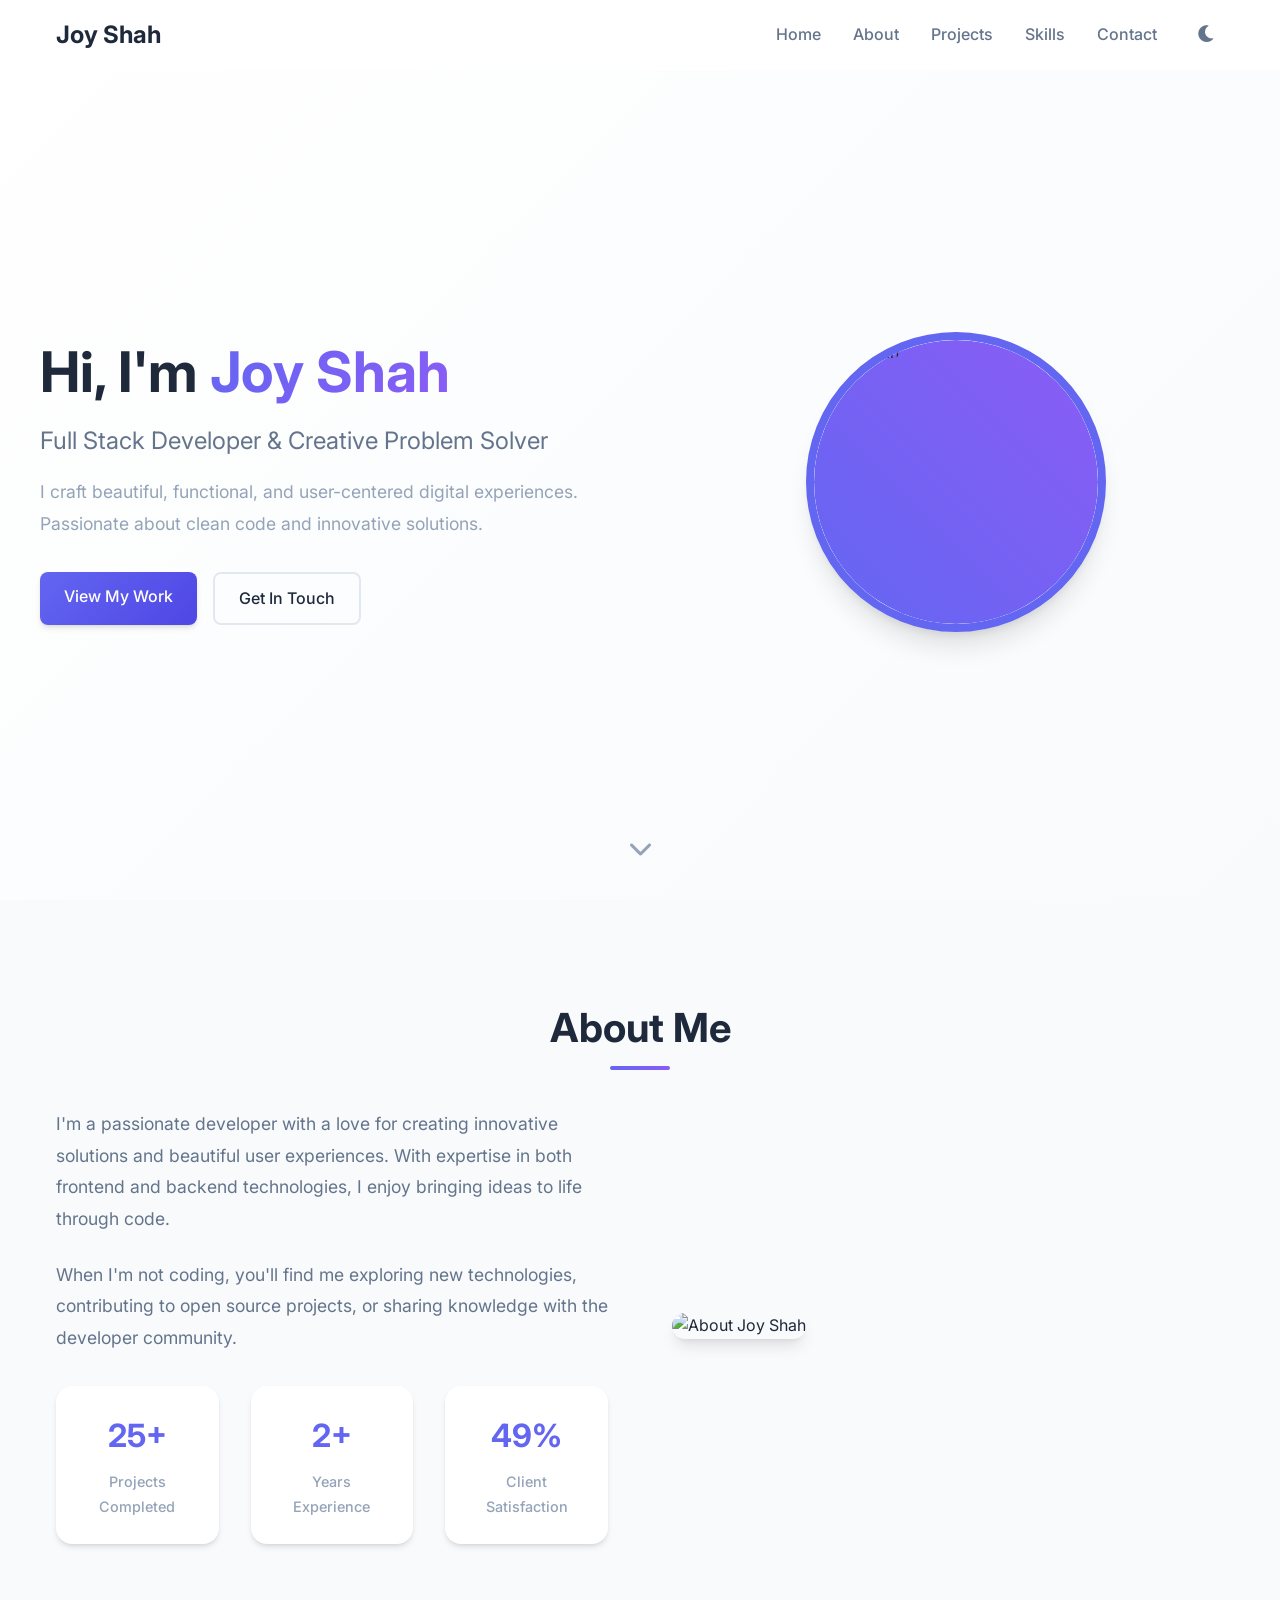
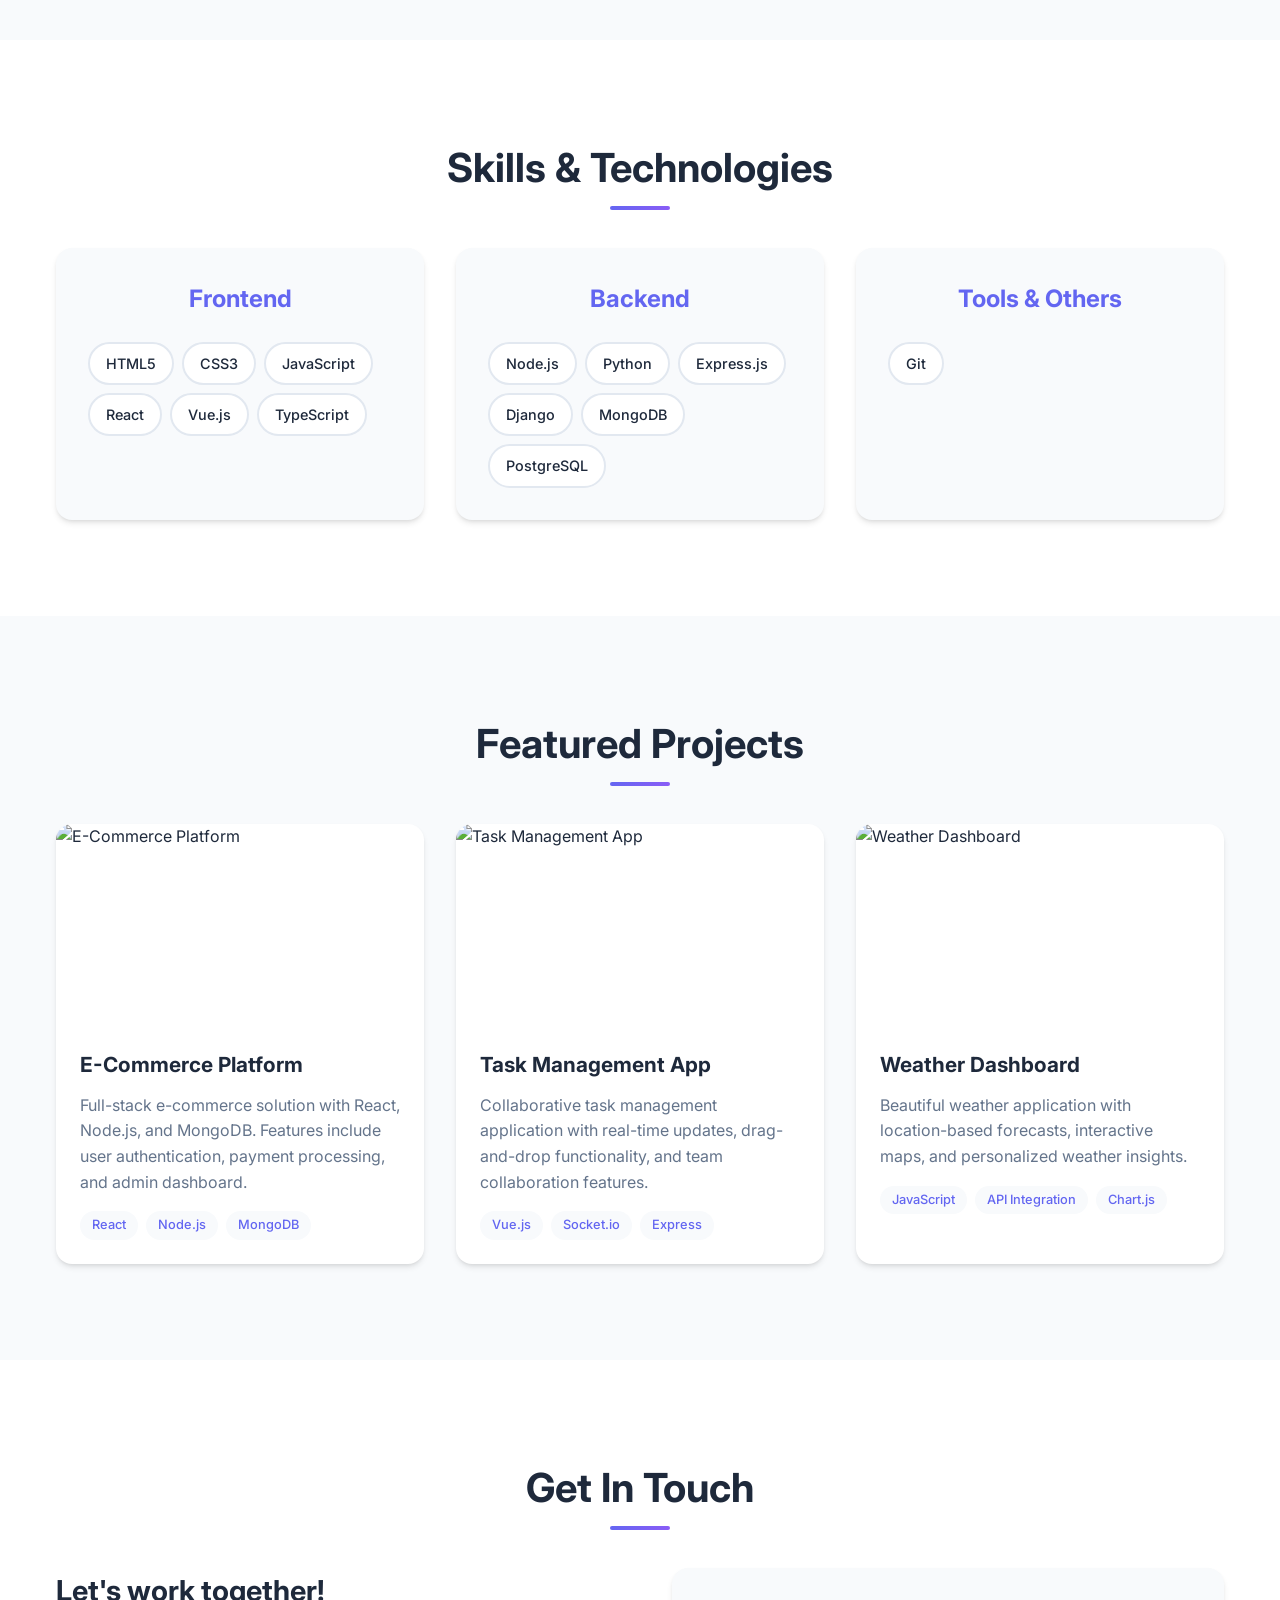
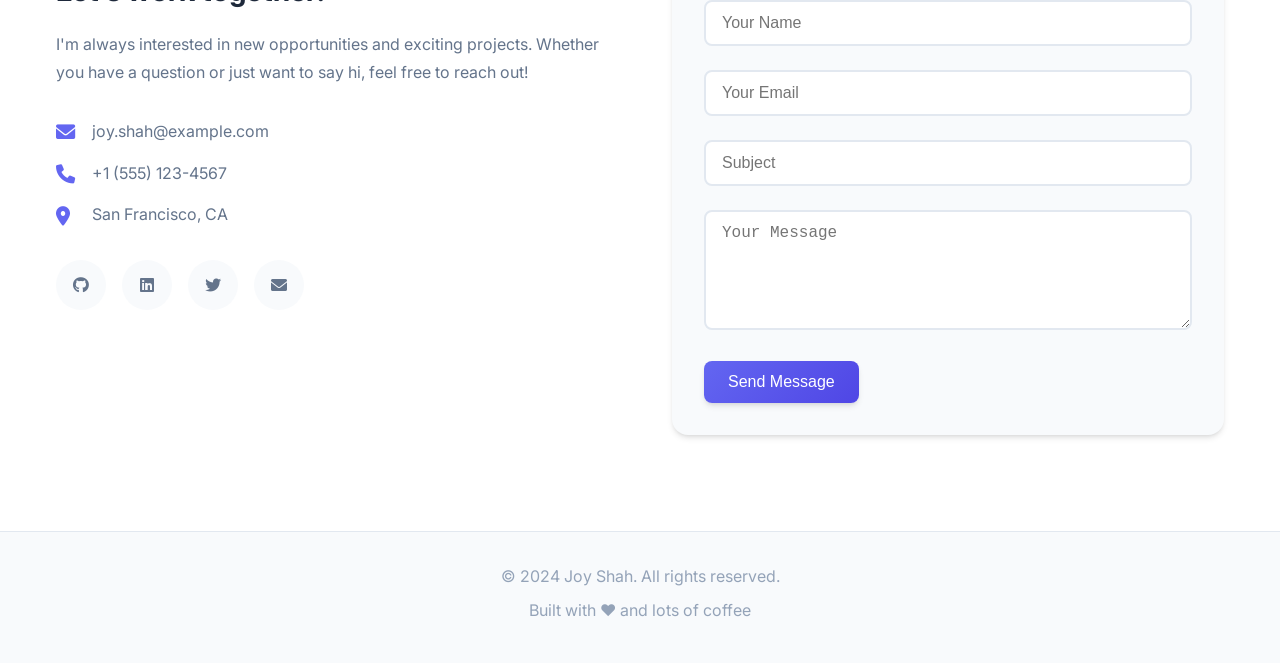
==== commit 4fd35c11: "Create portfolio website with responsive design and interactive features Co-authored-by: joyshah300 " ====
--- a/index.html
+++ b/index.html
@@ -3,39 +3,32 @@
 <head>
     <meta charset="UTF-8">
     <meta name="viewport" content="width=device-width, initial-scale=1.0">
-    <title>Your Name - Portfolio</title>
+    <title>Joy Shah - Portfolio</title>
     <link rel="stylesheet" href="styles.css">
+    <link href="https://cdnjs.cloudflare.com/ajax/libs/font-awesome/6.0.0/css/all.min.css" rel="stylesheet">
     <link href="https://fonts.googleapis.com/css2?family=Inter:wght@300;400;500;600;700&display=swap" rel="stylesheet">
-    <link rel="stylesheet" href="https://cdnjs.cloudflare.com/ajax/libs/font-awesome/6.0.0/css/all.min.css">
 </head>
 <body>
     <!-- Navigation -->
     <nav class="navbar">
         <div class="nav-container">
             <div class="nav-logo">
-                <a href="#home">Portfolio</a>
-            </div>
-            <ul class="nav-menu">
-                <li class="nav-item">
-                    <a href="#home" class="nav-link">Home</a>
-                </li>
-                <li class="nav-item">
-                    <a href="#about" class="nav-link">About</a>
-                </li>
-                <li class="nav-item">
-                    <a href="#skills" class="nav-link">Skills</a>
-                </li>
-                <li class="nav-item">
-                    <a href="#projects" class="nav-link">Projects</a>
-                </li>
-                <li class="nav-item">
-                    <a href="#contact" class="nav-link">Contact</a>
-                </li>
-            </ul>
+                <a href="#home">Joy Shah</a>
+            </div>
+            <div class="nav-menu">
+                <a href="#home" class="nav-link">Home</a>
+                <a href="#about" class="nav-link">About</a>
+                <a href="#projects" class="nav-link">Projects</a>
+                <a href="#skills" class="nav-link">Skills</a>
+                <a href="#contact" class="nav-link">Contact</a>
+                <button class="theme-toggle" id="theme-toggle">
+                    <i class="fas fa-moon"></i>
+                </button>
+            </div>
             <div class="hamburger">
-                <span class="bar"></span>
-                <span class="bar"></span>
-                <span class="bar"></span>
+                <span></span>
+                <span></span>
+                <span></span>
             </div>
         </div>
     </nav>
@@ -45,11 +38,11 @@
         <div class="hero-container">
             <div class="hero-content">
                 <h1 class="hero-title">
-                    Hi, I'm <span class="highlight">Your Name</span>
+                    Hi, I'm <span class="gradient-text">Joy Shah</span>
                 </h1>
                 <p class="hero-subtitle">Full Stack Developer & Creative Problem Solver</p>
                 <p class="hero-description">
-                    I create beautiful, functional, and user-centered digital experiences. 
+                    I craft beautiful, functional, and user-centered digital experiences.
                     Passionate about clean code and innovative solutions.
                 </p>
                 <div class="hero-buttons">
@@ -58,17 +51,13 @@
                 </div>
             </div>
             <div class="hero-image">
-                <div class="profile-card">
-                    <div class="profile-image">
-                        <i class="fas fa-user"></i>
-                    </div>
+                <div class="hero-avatar">
+                    <img src="assets/profile.jpg" alt="Joy Shah" />
                 </div>
             </div>
         </div>
         <div class="scroll-indicator">
-            <a href="#about">
-                <i class="fas fa-chevron-down"></i>
-            </a>
+            <i class="fas fa-chevron-down"></i>
         </div>
     </section>
 
@@ -79,33 +68,32 @@
             <div class="about-content">
                 <div class="about-text">
                     <p>
-                        I'm a passionate developer with a love for creating meaningful digital experiences. 
-                        With expertise in modern web technologies, I bring ideas to life through clean, 
-                        efficient code and intuitive design.
+                        I'm a passionate developer with a love for creating innovative solutions
+                        and beautiful user experiences. With expertise in both frontend and backend
+                        technologies, I enjoy bringing ideas to life through code.
                     </p>
                     <p>
-                        When I'm not coding, you can find me exploring new technologies, contributing to 
-                        open-source projects, or sharing knowledge with the developer community.
+                        When I'm not coding, you'll find me exploring new technologies,
+                        contributing to open source projects, or sharing knowledge with the
+                        developer community.
                     </p>
                     <div class="about-stats">
                         <div class="stat">
-                            <h3>3+</h3>
-                            <p>Years Experience</p>
+                            <span class="stat-number">50+</span>
+                            <span class="stat-label">Projects Completed</span>
                         </div>
                         <div class="stat">
-                            <h3>50+</h3>
-                            <p>Projects Completed</p>
+                            <span class="stat-number">3+</span>
+                            <span class="stat-label">Years Experience</span>
                         </div>
                         <div class="stat">
-                            <h3>20+</h3>
-                            <p>Happy Clients</p>
+                            <span class="stat-number">100%</span>
+                            <span class="stat-label">Client Satisfaction</span>
                         </div>
                     </div>
                 </div>
                 <div class="about-image">
-                    <div class="about-card">
-                        <i class="fas fa-code"></i>
-                    </div>
+                    <img src="assets/about-image.jpg" alt="About Joy Shah" />
                 </div>
             </div>
         </div>
@@ -119,64 +107,34 @@
                 <div class="skill-category">
                     <h3>Frontend</h3>
                     <div class="skill-items">
-                        <div class="skill-item">
-                            <i class="fab fa-html5"></i>
-                            <span>HTML5</span>
-                        </div>
-                        <div class="skill-item">
-                            <i class="fab fa-css3-alt"></i>
-                            <span>CSS3</span>
-                        </div>
-                        <div class="skill-item">
-                            <i class="fab fa-js"></i>
-                            <span>JavaScript</span>
-                        </div>
-                        <div class="skill-item">
-                            <i class="fab fa-react"></i>
-                            <span>React</span>
-                        </div>
+                        <span class="skill-item">HTML5</span>
+                        <span class="skill-item">CSS3</span>
+                        <span class="skill-item">JavaScript</span>
+                        <span class="skill-item">React</span>
+                        <span class="skill-item">Vue.js</span>
+                        <span class="skill-item">TypeScript</span>
                     </div>
                 </div>
                 <div class="skill-category">
                     <h3>Backend</h3>
                     <div class="skill-items">
-                        <div class="skill-item">
-                            <i class="fab fa-node-js"></i>
-                            <span>Node.js</span>
-                        </div>
-                        <div class="skill-item">
-                            <i class="fab fa-python"></i>
-                            <span>Python</span>
-                        </div>
-                        <div class="skill-item">
-                            <i class="fas fa-database"></i>
-                            <span>MongoDB</span>
-                        </div>
-                        <div class="skill-item">
-                            <i class="fas fa-server"></i>
-                            <span>Express.js</span>
-                        </div>
+                        <span class="skill-item">Node.js</span>
+                        <span class="skill-item">Python</span>
+                        <span class="skill-item">Express.js</span>
+                        <span class="skill-item">Django</span>
+                        <span class="skill-item">MongoDB</span>
+                        <span class="skill-item">PostgreSQL</span>
                     </div>
                 </div>
                 <div class="skill-category">
-                    <h3>Tools</h3>
+                    <h3>Tools & Others</h3>
                     <div class="skill-items">
-                        <div class="skill-item">
-                            <i class="fab fa-git-alt"></i>
-                            <span>Git</span>
-                        </div>
-                        <div class="skill-item">
-                            <i class="fab fa-docker"></i>
-                            <span>Docker</span>
-                        </div>
-                        <div class="skill-item">
-                            <i class="fab fa-aws"></i>
-                            <span>AWS</span>
-                        </div>
-                        <div class="skill-item">
-                            <i class="fas fa-cloud"></i>
-                            <span>Cloud</span>
-                        </div>
+                        <span class="skill-item">Git</span>
+                        <span class="skill-item">Docker</span>
+                        <span class="skill-item">AWS</span>
+                        <span class="skill-item">Figma</span>
+                        <span class="skill-item">Linux</span>
+                        <span class="skill-item">Agile</span>
                     </div>
                 </div>
             </div>
@@ -190,67 +148,57 @@
             <div class="projects-grid">
                 <div class="project-card">
                     <div class="project-image">
-                        <i class="fas fa-laptop-code"></i>
+                        <img src="assets/project1.jpg" alt="E-Commerce Platform" />
+                        <div class="project-overlay">
+                            <a href="#" class="project-link"><i class="fas fa-external-link-alt"></i></a>
+                            <a href="#" class="project-link"><i class="fab fa-github"></i></a>
+                        </div>
                     </div>
                     <div class="project-content">
                         <h3>E-Commerce Platform</h3>
-                        <p>A full-stack e-commerce solution with React frontend and Node.js backend, featuring user authentication, payment processing, and admin dashboard.</p>
+                        <p>Full-stack e-commerce solution with React, Node.js, and MongoDB. Features include user authentication, payment processing, and admin dashboard.</p>
                         <div class="project-tech">
                             <span>React</span>
                             <span>Node.js</span>
                             <span>MongoDB</span>
                         </div>
-                        <div class="project-links">
-                            <a href="#" class="project-link">
-                                <i class="fas fa-external-link-alt"></i> Live Demo
-                            </a>
-                            <a href="#" class="project-link">
-                                <i class="fab fa-github"></i> Code
-                            </a>
-                        </div>
-                    </div>
-                </div>
+                    </div>
+                </div>
+
                 <div class="project-card">
                     <div class="project-image">
-                        <i class="fas fa-mobile-alt"></i>
+                        <img src="assets/project2.jpg" alt="Task Management App" />
+                        <div class="project-overlay">
+                            <a href="#" class="project-link"><i class="fas fa-external-link-alt"></i></a>
+                            <a href="#" class="project-link"><i class="fab fa-github"></i></a>
+                        </div>
                     </div>
                     <div class="project-content">
                         <h3>Task Management App</h3>
-                        <p>A responsive task management application with real-time updates, drag-and-drop functionality, and team collaboration features.</p>
+                        <p>Collaborative task management application with real-time updates, drag-and-drop functionality, and team collaboration features.</p>
                         <div class="project-tech">
                             <span>Vue.js</span>
-                            <span>Firebase</span>
-                            <span>Tailwind</span>
-                        </div>
-                        <div class="project-links">
-                            <a href="#" class="project-link">
-                                <i class="fas fa-external-link-alt"></i> Live Demo
-                            </a>
-                            <a href="#" class="project-link">
-                                <i class="fab fa-github"></i> Code
-                            </a>
-                        </div>
-                    </div>
-                </div>
+                            <span>Socket.io</span>
+                            <span>Express</span>
+                        </div>
+                    </div>
+                </div>
+
                 <div class="project-card">
                     <div class="project-image">
-                        <i class="fas fa-chart-line"></i>
+                        <img src="assets/project3.jpg" alt="Weather Dashboard" />
+                        <div class="project-overlay">
+                            <a href="#" class="project-link"><i class="fas fa-external-link-alt"></i></a>
+                            <a href="#" class="project-link"><i class="fab fa-github"></i></a>
+                        </div>
                     </div>
                     <div class="project-content">
-                        <h3>Data Visualization Dashboard</h3>
-                        <p>An interactive dashboard for data visualization with real-time charts, filtering capabilities, and export functionality.</p>
+                        <h3>Weather Dashboard</h3>
+                        <p>Beautiful weather application with location-based forecasts, interactive maps, and personalized weather insights.</p>
                         <div class="project-tech">
-                            <span>D3.js</span>
-                            <span>Python</span>
-                            <span>Flask</span>
-                        </div>
-                        <div class="project-links">
-                            <a href="#" class="project-link">
-                                <i class="fas fa-external-link-alt"></i> Live Demo
-                            </a>
-                            <a href="#" class="project-link">
-                                <i class="fab fa-github"></i> Code
-                            </a>
+                            <span>JavaScript</span>
+                            <span>API Integration</span>
+                            <span>Chart.js</span>
                         </div>
                     </div>
                 </div>
@@ -265,34 +213,26 @@
             <div class="contact-content">
                 <div class="contact-info">
                     <h3>Let's work together!</h3>
-                    <p>I'm always interested in new opportunities and exciting projects. Feel free to reach out if you'd like to collaborate or just want to say hello.</p>
-                    <div class="contact-items">
-                        <div class="contact-item">
+                    <p>I'm always interested in new opportunities and exciting projects. Whether you have a question or just want to say hi, feel free to reach out!</p>
+                    <div class="contact-methods">
+                        <div class="contact-method">
                             <i class="fas fa-envelope"></i>
-                            <span>your.email@example.com</span>
-                        </div>
-                        <div class="contact-item">
+                            <span>joy.shah@example.com</span>
+                        </div>
+                        <div class="contact-method">
                             <i class="fas fa-phone"></i>
                             <span>+1 (555) 123-4567</span>
                         </div>
-                        <div class="contact-item">
+                        <div class="contact-method">
                             <i class="fas fa-map-marker-alt"></i>
-                            <span>Your City, Country</span>
+                            <span>San Francisco, CA</span>
                         </div>
                     </div>
                     <div class="social-links">
-                        <a href="#" class="social-link">
-                            <i class="fab fa-github"></i>
-                        </a>
-                        <a href="#" class="social-link">
-                            <i class="fab fa-linkedin"></i>
-                        </a>
-                        <a href="#" class="social-link">
-                            <i class="fab fa-twitter"></i>
-                        </a>
-                        <a href="#" class="social-link">
-                            <i class="fab fa-instagram"></i>
-                        </a>
+                        <a href="https://github.com/joyshah15" target="_blank"><i class="fab fa-github"></i></a>
+                        <a href="https://linkedin.com/in/joyshah15" target="_blank"><i class="fab fa-linkedin"></i></a>
+                        <a href="https://twitter.com/joyshah15" target="_blank"><i class="fab fa-twitter"></i></a>
+                        <a href="mailto:joy.shah@example.com"><i class="fas fa-envelope"></i></a>
                     </div>
                 </div>
                 <form class="contact-form">
@@ -306,7 +246,7 @@
                         <input type="text" id="subject" name="subject" placeholder="Subject" required>
                     </div>
                     <div class="form-group">
-                        <textarea id="message" name="message" placeholder="Your Message" rows="5" required></textarea>
+                        <textarea id="message" name="message" rows="5" placeholder="Your Message" required></textarea>
                     </div>
                     <button type="submit" class="btn btn-primary">Send Message</button>
                 </form>
@@ -317,7 +257,8 @@
     <!-- Footer -->
     <footer class="footer">
         <div class="container">
-            <p>&copy; 2024 Your Name. All rights reserved.</p>
+            <p>&copy; 2024 Joy Shah. All rights reserved.</p>
+            <p>Built with ❤️ and lots of coffee</p>
         </div>
     </footer>
 
--- a/styles.css
+++ b/styles.css
@@ -1,277 +1,75 @@
-/* Reset and Base Styles */
+/* CSS Reset and Base Styles */
 * {
     margin: 0;
     padding: 0;
     box-sizing: border-box;
 }
 
+:root {
+    /* Light theme colors */
+    --primary-color: #6366f1;
+    --primary-dark: #4f46e5;
+    --secondary-color: #8b5cf6;
+    --accent-color: #06b6d4;
+    --bg-primary: #ffffff;
+    --bg-secondary: #f8fafc;
+    --bg-tertiary: #f1f5f9;
+    --text-primary: #1e293b;
+    --text-secondary: #64748b;
+    --text-muted: #94a3b8;
+    --border-color: #e2e8f0;
+    --shadow-sm: 0 1px 2px 0 rgb(0 0 0 / 0.05);
+    --shadow-md: 0 4px 6px -1px rgb(0 0 0 / 0.1), 0 2px 4px -2px rgb(0 0 0 / 0.1);
+    --shadow-lg: 0 10px 15px -3px rgb(0 0 0 / 0.1), 0 4px 6px -4px rgb(0 0 0 / 0.1);
+    --shadow-xl: 0 20px 25px -5px rgb(0 0 0 / 0.1), 0 8px 10px -6px rgb(0 0 0 / 0.1);
+}
+
+[data-theme="dark"] {
+    /* Dark theme colors */
+    --bg-primary: #0f172a;
+    --bg-secondary: #1e293b;
+    --bg-tertiary: #334155;
+    --text-primary: #f8fafc;
+    --text-secondary: #cbd5e1;
+    --text-muted: #94a3b8;
+    --border-color: #334155;
+    --shadow-sm: 0 1px 2px 0 rgb(0 0 0 / 0.3);
+    --shadow-md: 0 4px 6px -1px rgb(0 0 0 / 0.3), 0 2px 4px -2px rgb(0 0 0 / 0.3);
+    --shadow-lg: 0 10px 15px -3px rgb(0 0 0 / 0.3), 0 4px 6px -4px rgb(0 0 0 / 0.3);
+    --shadow-xl: 0 20px 25px -5px rgb(0 0 0 / 0.3), 0 8px 10px -6px rgb(0 0 0 / 0.3);
+}
+
 html {
     scroll-behavior: smooth;
 }
 
 body {
-    font-family: 'Inter', sans-serif;
+    font-family: 'Inter', -apple-system, BlinkMacSystemFont, 'Segoe UI', Roboto, sans-serif;
     line-height: 1.6;
-    color: #333;
-    overflow-x: hidden;
-}
-
+    color: var(--text-primary);
+    background-color: var(--bg-primary);
+    transition: background-color 0.3s ease, color 0.3s ease;
+}
+
+/* Utility Classes */
 .container {
     max-width: 1200px;
     margin: 0 auto;
-    padding: 0 20px;
-}
-
-/* Navigation */
-.navbar {
-    position: fixed;
-    top: 0;
-    width: 100%;
-    background: rgba(255, 255, 255, 0.95);
-    backdrop-filter: blur(10px);
-    z-index: 1000;
-    transition: all 0.3s ease;
-    border-bottom: 1px solid rgba(0, 0, 0, 0.1);
-}
-
-.nav-container {
-    max-width: 1200px;
-    margin: 0 auto;
-    padding: 0 20px;
-    display: flex;
-    justify-content: space-between;
-    align-items: center;
-    height: 70px;
-}
-
-.nav-logo a {
-    font-size: 1.5rem;
-    font-weight: 700;
-    color: #2563eb;
-    text-decoration: none;
-    transition: color 0.3s ease;
-}
-
-.nav-logo a:hover {
-    color: #1d4ed8;
-}
-
-.nav-menu {
-    display: flex;
-    list-style: none;
-    gap: 2rem;
-}
-
-.nav-link {
-    text-decoration: none;
-    color: #333;
-    font-weight: 500;
-    transition: color 0.3s ease;
-    position: relative;
-}
-
-.nav-link:hover {
-    color: #2563eb;
-}
-
-.nav-link::after {
-    content: '';
-    position: absolute;
-    width: 0;
-    height: 2px;
-    bottom: -5px;
-    left: 0;
-    background-color: #2563eb;
-    transition: width 0.3s ease;
-}
-
-.nav-link:hover::after {
-    width: 100%;
-}
-
-.hamburger {
-    display: none;
-    flex-direction: column;
-    cursor: pointer;
-}
-
-.bar {
-    width: 25px;
-    height: 3px;
-    background-color: #333;
-    margin: 3px 0;
-    transition: 0.3s;
-}
-
-/* Hero Section */
-.hero {
-    min-height: 100vh;
-    display: flex;
-    align-items: center;
-    background: linear-gradient(135deg, #667eea 0%, #764ba2 100%);
-    color: white;
-    position: relative;
-    overflow: hidden;
-}
-
-.hero::before {
-    content: '';
-    position: absolute;
-    top: 0;
-    left: 0;
-    right: 0;
-    bottom: 0;
-    background: url('data:image/svg+xml,<svg xmlns="http://www.w3.org/2000/svg" viewBox="0 0 100 100"><defs><pattern id="grain" width="100" height="100" patternUnits="userSpaceOnUse"><circle cx="50" cy="50" r="1" fill="white" opacity="0.1"/></pattern></defs><rect width="100" height="100" fill="url(%23grain)"/></svg>');
-    opacity: 0.3;
-}
-
-.hero-container {
-    max-width: 1200px;
-    margin: 0 auto;
-    padding: 0 20px;
-    display: grid;
-    grid-template-columns: 1fr 1fr;
-    gap: 4rem;
-    align-items: center;
-    position: relative;
-    z-index: 1;
-}
-
-.hero-title {
-    font-size: 3.5rem;
-    font-weight: 700;
-    margin-bottom: 1rem;
-    line-height: 1.2;
-}
-
-.highlight {
-    background: linear-gradient(45deg, #ffd700, #ffed4e);
+    padding: 0 1rem;
+}
+
+.gradient-text {
+    background: linear-gradient(135deg, var(--primary-color), var(--secondary-color));
     -webkit-background-clip: text;
     -webkit-text-fill-color: transparent;
     background-clip: text;
 }
 
-.hero-subtitle {
-    font-size: 1.5rem;
-    font-weight: 500;
-    margin-bottom: 1rem;
-    opacity: 0.9;
-}
-
-.hero-description {
-    font-size: 1.1rem;
-    margin-bottom: 2rem;
-    opacity: 0.8;
-    line-height: 1.6;
-}
-
-.hero-buttons {
-    display: flex;
-    gap: 1rem;
-    flex-wrap: wrap;
-}
-
-.btn {
-    padding: 12px 24px;
-    border-radius: 8px;
-    text-decoration: none;
-    font-weight: 600;
-    transition: all 0.3s ease;
-    display: inline-block;
-    border: none;
-    cursor: pointer;
-    font-size: 1rem;
-}
-
-.btn-primary {
-    background: #2563eb;
-    color: white;
-}
-
-.btn-primary:hover {
-    background: #1d4ed8;
-    transform: translateY(-2px);
-    box-shadow: 0 10px 25px rgba(37, 99, 235, 0.3);
-}
-
-.btn-secondary {
-    background: transparent;
-    color: white;
-    border: 2px solid white;
-}
-
-.btn-secondary:hover {
-    background: white;
-    color: #2563eb;
-    transform: translateY(-2px);
-}
-
-.hero-image {
-    display: flex;
-    justify-content: center;
-    align-items: center;
-}
-
-.profile-card {
-    width: 300px;
-    height: 300px;
-    background: rgba(255, 255, 255, 0.1);
-    border-radius: 20px;
-    display: flex;
-    align-items: center;
-    justify-content: center;
-    backdrop-filter: blur(10px);
-    border: 1px solid rgba(255, 255, 255, 0.2);
-    animation: float 6s ease-in-out infinite;
-}
-
-.profile-image {
-    font-size: 4rem;
-    color: white;
-    opacity: 0.8;
-}
-
-@keyframes float {
-    0%, 100% { transform: translateY(0px); }
-    50% { transform: translateY(-20px); }
-}
-
-.scroll-indicator {
-    position: absolute;
-    bottom: 30px;
-    left: 50%;
-    transform: translateX(-50%);
-    animation: bounce 2s infinite;
-}
-
-.scroll-indicator a {
-    color: white;
-    font-size: 1.5rem;
-    opacity: 0.7;
-    transition: opacity 0.3s ease;
-}
-
-.scroll-indicator a:hover {
-    opacity: 1;
-}
-
-@keyframes bounce {
-    0%, 20%, 50%, 80%, 100% { transform: translateX(-50%) translateY(0); }
-    40% { transform: translateX(-50%) translateY(-10px); }
-    60% { transform: translateX(-50%) translateY(-5px); }
-}
-
-/* Section Styles */
-section {
-    padding: 80px 0;
-}
-
 .section-title {
-    text-align: center;
     font-size: 2.5rem;
     font-weight: 700;
+    text-align: center;
     margin-bottom: 3rem;
-    color: #1f2937;
     position: relative;
 }
 
@@ -283,18 +81,252 @@
     transform: translateX(-50%);
     width: 60px;
     height: 4px;
-    background: linear-gradient(45deg, #2563eb, #667eea);
+    background: linear-gradient(135deg, var(--primary-color), var(--secondary-color));
     border-radius: 2px;
+}
+
+/* Button Styles */
+.btn {
+    display: inline-block;
+    padding: 0.75rem 1.5rem;
+    border-radius: 0.5rem;
+    text-decoration: none;
+    font-weight: 500;
+    text-align: center;
+    transition: all 0.3s ease;
+    cursor: pointer;
+    border: none;
+    font-size: 1rem;
+}
+
+.btn-primary {
+    background: linear-gradient(135deg, var(--primary-color), var(--primary-dark));
+    color: white;
+    box-shadow: var(--shadow-md);
+}
+
+.btn-primary:hover {
+    transform: translateY(-2px);
+    box-shadow: var(--shadow-lg);
+}
+
+.btn-secondary {
+    background: transparent;
+    color: var(--text-primary);
+    border: 2px solid var(--border-color);
+}
+
+.btn-secondary:hover {
+    border-color: var(--primary-color);
+    color: var(--primary-color);
+    transform: translateY(-2px);
+}
+
+/* Navigation */
+.navbar {
+    position: fixed;
+    top: 0;
+    width: 100%;
+    background: rgba(255, 255, 255, 0.9);
+    backdrop-filter: blur(10px);
+    z-index: 1000;
+    padding: 1rem 0;
+    transition: all 0.3s ease;
+}
+
+[data-theme="dark"] .navbar {
+    background: rgba(15, 23, 42, 0.9);
+}
+
+.nav-container {
+    max-width: 1200px;
+    margin: 0 auto;
+    padding: 0 1rem;
+    display: flex;
+    justify-content: space-between;
+    align-items: center;
+}
+
+.nav-logo a {
+    font-size: 1.5rem;
+    font-weight: 700;
+    text-decoration: none;
+    color: var(--text-primary);
+}
+
+.nav-menu {
+    display: flex;
+    align-items: center;
+    gap: 2rem;
+}
+
+.nav-link {
+    text-decoration: none;
+    color: var(--text-secondary);
+    font-weight: 500;
+    transition: color 0.3s ease;
+    position: relative;
+}
+
+.nav-link:hover {
+    color: var(--primary-color);
+}
+
+.nav-link::after {
+    content: '';
+    position: absolute;
+    bottom: -5px;
+    left: 0;
+    width: 0;
+    height: 2px;
+    background: var(--primary-color);
+    transition: width 0.3s ease;
+}
+
+.nav-link:hover::after {
+    width: 100%;
+}
+
+.theme-toggle {
+    background: none;
+    border: none;
+    color: var(--text-secondary);
+    font-size: 1.2rem;
+    cursor: pointer;
+    padding: 0.5rem;
+    border-radius: 0.5rem;
+    transition: all 0.3s ease;
+}
+
+.theme-toggle:hover {
+    color: var(--primary-color);
+    background: var(--bg-secondary);
+}
+
+.hamburger {
+    display: none;
+    flex-direction: column;
+    cursor: pointer;
+    gap: 4px;
+}
+
+.hamburger span {
+    width: 25px;
+    height: 3px;
+    background: var(--text-primary);
+    transition: all 0.3s ease;
+}
+
+/* Hero Section */
+.hero {
+    min-height: 100vh;
+    display: flex;
+    align-items: center;
+    justify-content: center;
+    padding: 6rem 1rem 2rem;
+    background: linear-gradient(135deg, var(--bg-primary) 0%, var(--bg-secondary) 100%);
+    position: relative;
+}
+
+.hero-container {
+    max-width: 1200px;
+    display: grid;
+    grid-template-columns: 1fr 1fr;
+    gap: 4rem;
+    align-items: center;
+}
+
+.hero-title {
+    font-size: 3.5rem;
+    font-weight: 700;
+    line-height: 1.2;
+    margin-bottom: 1rem;
+}
+
+.hero-subtitle {
+    font-size: 1.5rem;
+    color: var(--text-secondary);
+    margin-bottom: 1rem;
+}
+
+.hero-description {
+    font-size: 1.1rem;
+    color: var(--text-muted);
+    margin-bottom: 2rem;
+    line-height: 1.8;
+}
+
+.hero-buttons {
+    display: flex;
+    gap: 1rem;
+    flex-wrap: wrap;
+}
+
+.hero-image {
+    display: flex;
+    justify-content: center;
+    align-items: center;
+}
+
+.hero-avatar {
+    width: 300px;
+    height: 300px;
+    border-radius: 50%;
+    overflow: hidden;
+    border: 8px solid var(--primary-color);
+    box-shadow: var(--shadow-xl);
+    position: relative;
+}
+
+.hero-avatar::before {
+    content: '';
+    position: absolute;
+    inset: 0;
+    background: linear-gradient(45deg, var(--primary-color), var(--secondary-color));
+    border-radius: 50%;
+    padding: 4px;
+    background-clip: padding-box;
+    z-index: -1;
+}
+
+.hero-avatar img {
+    width: 100%;
+    height: 100%;
+    object-fit: cover;
+    border-radius: 50%;
+}
+
+.scroll-indicator {
+    position: absolute;
+    bottom: 2rem;
+    left: 50%;
+    transform: translateX(-50%);
+    color: var(--text-muted);
+    font-size: 1.5rem;
+    animation: bounce 2s infinite;
+}
+
+@keyframes bounce {
+    0%, 20%, 50%, 80%, 100% {
+        transform: translateX(-50%) translateY(0);
+    }
+    40% {
+        transform: translateX(-50%) translateY(-10px);
+    }
+    60% {
+        transform: translateX(-50%) translateY(-5px);
+    }
 }
 
 /* About Section */
 .about {
-    background: #f8fafc;
+    padding: 6rem 0;
+    background: var(--bg-secondary);
 }
 
 .about-content {
     display: grid;
-    grid-template-columns: 2fr 1fr;
+    grid-template-columns: 1fr 1fr;
     gap: 4rem;
     align-items: center;
 }
@@ -302,8 +334,8 @@
 .about-text p {
     font-size: 1.1rem;
     margin-bottom: 1.5rem;
-    color: #4b5563;
-    line-height: 1.7;
+    color: var(--text-secondary);
+    line-height: 1.8;
 }
 
 .about-stats {
@@ -316,9 +348,9 @@
 .stat {
     text-align: center;
     padding: 1.5rem;
-    background: white;
-    border-radius: 12px;
-    box-shadow: 0 4px 6px rgba(0, 0, 0, 0.05);
+    background: var(--bg-primary);
+    border-radius: 1rem;
+    box-shadow: var(--shadow-md);
     transition: transform 0.3s ease;
 }
 
@@ -326,36 +358,32 @@
     transform: translateY(-5px);
 }
 
-.stat h3 {
+.stat-number {
+    display: block;
     font-size: 2rem;
     font-weight: 700;
-    color: #2563eb;
+    color: var(--primary-color);
     margin-bottom: 0.5rem;
 }
 
-.stat p {
-    color: #6b7280;
+.stat-label {
+    font-size: 0.9rem;
+    color: var(--text-muted);
     font-weight: 500;
 }
 
-.about-card {
-    width: 200px;
-    height: 200px;
-    background: linear-gradient(135deg, #2563eb, #667eea);
-    border-radius: 20px;
-    display: flex;
-    align-items: center;
-    justify-content: center;
-    margin: 0 auto;
-    box-shadow: 0 20px 40px rgba(37, 99, 235, 0.3);
-}
-
-.about-card i {
-    font-size: 3rem;
-    color: white;
+.about-image img {
+    width: 100%;
+    border-radius: 1rem;
+    box-shadow: var(--shadow-lg);
 }
 
 /* Skills Section */
+.skills {
+    padding: 6rem 0;
+    background: var(--bg-primary);
+}
+
 .skills-grid {
     display: grid;
     grid-template-columns: repeat(auto-fit, minmax(300px, 1fr));
@@ -363,10 +391,10 @@
 }
 
 .skill-category {
-    background: white;
+    background: var(--bg-secondary);
     padding: 2rem;
-    border-radius: 16px;
-    box-shadow: 0 4px 6px rgba(0, 0, 0, 0.05);
+    border-radius: 1rem;
+    box-shadow: var(--shadow-md);
     transition: transform 0.3s ease;
 }
 
@@ -376,46 +404,38 @@
 
 .skill-category h3 {
     font-size: 1.5rem;
-    font-weight: 600;
     margin-bottom: 1.5rem;
-    color: #1f2937;
+    color: var(--primary-color);
     text-align: center;
 }
 
 .skill-items {
-    display: grid;
-    grid-template-columns: repeat(2, 1fr);
-    gap: 1rem;
+    display: flex;
+    flex-wrap: wrap;
+    gap: 0.5rem;
 }
 
 .skill-item {
-    display: flex;
-    align-items: center;
-    gap: 0.5rem;
-    padding: 0.75rem;
-    background: #f8fafc;
-    border-radius: 8px;
-    transition: background 0.3s ease;
+    background: var(--bg-primary);
+    color: var(--text-primary);
+    padding: 0.5rem 1rem;
+    border-radius: 2rem;
+    font-size: 0.9rem;
+    font-weight: 500;
+    border: 2px solid var(--border-color);
+    transition: all 0.3s ease;
 }
 
 .skill-item:hover {
-    background: #e0e7ff;
-}
-
-.skill-item i {
-    font-size: 1.2rem;
-    color: #2563eb;
-    width: 20px;
-}
-
-.skill-item span {
-    font-weight: 500;
-    color: #374151;
+    border-color: var(--primary-color);
+    color: var(--primary-color);
+    transform: translateY(-2px);
 }
 
 /* Projects Section */
 .projects {
-    background: #f8fafc;
+    padding: 6rem 0;
+    background: var(--bg-secondary);
 }
 
 .projects-grid {
@@ -425,119 +445,138 @@
 }
 
 .project-card {
-    background: white;
-    border-radius: 16px;
+    background: var(--bg-primary);
+    border-radius: 1rem;
     overflow: hidden;
-    box-shadow: 0 4px 6px rgba(0, 0, 0, 0.05);
-    transition: all 0.3s ease;
+    box-shadow: var(--shadow-md);
+    transition: transform 0.3s ease, box-shadow 0.3s ease;
 }
 
 .project-card:hover {
     transform: translateY(-10px);
-    box-shadow: 0 20px 40px rgba(0, 0, 0, 0.1);
+    box-shadow: var(--shadow-xl);
 }
 
 .project-image {
+    position: relative;
     height: 200px;
-    background: linear-gradient(135deg, #667eea, #764ba2);
+    overflow: hidden;
+}
+
+.project-image img {
+    width: 100%;
+    height: 100%;
+    object-fit: cover;
+    transition: transform 0.3s ease;
+}
+
+.project-card:hover .project-image img {
+    transform: scale(1.1);
+}
+
+.project-overlay {
+    position: absolute;
+    top: 0;
+    left: 0;
+    right: 0;
+    bottom: 0;
+    background: rgba(0, 0, 0, 0.8);
     display: flex;
     align-items: center;
     justify-content: center;
-}
-
-.project-image i {
-    font-size: 3rem;
+    gap: 1rem;
+    opacity: 0;
+    transition: opacity 0.3s ease;
+}
+
+.project-card:hover .project-overlay {
+    opacity: 1;
+}
+
+.project-link {
     color: white;
+    font-size: 1.5rem;
+    padding: 0.75rem;
+    background: rgba(255, 255, 255, 0.2);
+    border-radius: 50%;
+    transition: all 0.3s ease;
+}
+
+.project-link:hover {
+    background: var(--primary-color);
+    transform: scale(1.1);
 }
 
 .project-content {
-    padding: 2rem;
+    padding: 1.5rem;
 }
 
 .project-content h3 {
-    font-size: 1.5rem;
-    font-weight: 600;
+    font-size: 1.3rem;
+    margin-bottom: 0.75rem;
+    color: var(--text-primary);
+}
+
+.project-content p {
+    color: var(--text-secondary);
     margin-bottom: 1rem;
-    color: #1f2937;
-}
-
-.project-content p {
-    color: #6b7280;
-    margin-bottom: 1.5rem;
     line-height: 1.6;
 }
 
 .project-tech {
     display: flex;
+    flex-wrap: wrap;
     gap: 0.5rem;
-    margin-bottom: 1.5rem;
-    flex-wrap: wrap;
 }
 
 .project-tech span {
-    background: #e0e7ff;
-    color: #2563eb;
+    background: var(--bg-secondary);
+    color: var(--primary-color);
     padding: 0.25rem 0.75rem;
-    border-radius: 20px;
-    font-size: 0.875rem;
+    border-radius: 1rem;
+    font-size: 0.8rem;
     font-weight: 500;
 }
 
-.project-links {
-    display: flex;
-    gap: 1rem;
-}
-
-.project-link {
-    text-decoration: none;
-    color: #2563eb;
-    font-weight: 500;
-    display: flex;
-    align-items: center;
-    gap: 0.5rem;
-    transition: color 0.3s ease;
-}
-
-.project-link:hover {
-    color: #1d4ed8;
-}
-
 /* Contact Section */
+.contact {
+    padding: 6rem 0;
+    background: var(--bg-primary);
+}
+
 .contact-content {
     display: grid;
     grid-template-columns: 1fr 1fr;
     gap: 4rem;
+    align-items: start;
 }
 
 .contact-info h3 {
-    font-size: 2rem;
-    font-weight: 600;
+    font-size: 1.8rem;
     margin-bottom: 1rem;
-    color: #1f2937;
+    color: var(--text-primary);
 }
 
 .contact-info p {
-    color: #6b7280;
+    color: var(--text-secondary);
     margin-bottom: 2rem;
-    line-height: 1.6;
-}
-
-.contact-items {
+    line-height: 1.8;
+}
+
+.contact-methods {
     margin-bottom: 2rem;
 }
 
-.contact-item {
+.contact-method {
     display: flex;
     align-items: center;
     gap: 1rem;
     margin-bottom: 1rem;
-    padding: 1rem;
-    background: #f8fafc;
-    border-radius: 8px;
-}
-
-.contact-item i {
-    color: #2563eb;
+    color: var(--text-secondary);
+}
+
+.contact-method i {
+    color: var(--primary-color);
     font-size: 1.2rem;
     width: 20px;
 }
@@ -547,29 +586,30 @@
     gap: 1rem;
 }
 
-.social-link {
+.social-links a {
+    display: flex;
+    align-items: center;
+    justify-content: center;
     width: 50px;
     height: 50px;
-    background: #2563eb;
-    color: white;
+    background: var(--bg-secondary);
+    color: var(--text-secondary);
     border-radius: 50%;
-    display: flex;
-    align-items: center;
-    justify-content: center;
     text-decoration: none;
     transition: all 0.3s ease;
 }
 
-.social-link:hover {
-    background: #1d4ed8;
+.social-links a:hover {
+    background: var(--primary-color);
+    color: white;
     transform: translateY(-3px);
 }
 
 .contact-form {
-    background: white;
+    background: var(--bg-secondary);
     padding: 2rem;
-    border-radius: 16px;
-    box-shadow: 0 4px 6px rgba(0, 0, 0, 0.05);
+    border-radius: 1rem;
+    box-shadow: var(--shadow-md);
 }
 
 .form-group {
@@ -579,18 +619,19 @@
 .form-group input,
 .form-group textarea {
     width: 100%;
-    padding: 1rem;
-    border: 2px solid #e5e7eb;
-    border-radius: 8px;
+    padding: 0.75rem 1rem;
+    border: 2px solid var(--border-color);
+    border-radius: 0.5rem;
+    background: var(--bg-primary);
+    color: var(--text-primary);
     font-size: 1rem;
     transition: border-color 0.3s ease;
-    font-family: inherit;
 }
 
 .form-group input:focus,
 .form-group textarea:focus {
     outline: none;
-    border-color: #2563eb;
+    border-color: var(--primary-color);
 }
 
 .form-group textarea {
@@ -600,130 +641,97 @@
 
 /* Footer */
 .footer {
-    background: #1f2937;
-    color: white;
+    background: var(--bg-secondary);
+    padding: 2rem 0;
     text-align: center;
-    padding: 2rem 0;
+    border-top: 1px solid var(--border-color);
+}
+
+.footer p {
+    color: var(--text-muted);
+    margin-bottom: 0.5rem;
 }
 
 /* Responsive Design */
 @media (max-width: 768px) {
-    .hamburger {
-        display: flex;
-    }
-
-    .nav-menu {
-        position: fixed;
-        left: -100%;
-        top: 70px;
-        flex-direction: column;
-        background-color: white;
-        width: 100%;
-        text-align: center;
-        transition: 0.3s;
-        box-shadow: 0 10px 27px rgba(0, 0, 0, 0.05);
-        padding: 2rem 0;
-    }
-
-    .nav-menu.active {
-        left: 0;
-    }
-
     .hero-container {
         grid-template-columns: 1fr;
         text-align: center;
         gap: 2rem;
     }
-
+    
     .hero-title {
         font-size: 2.5rem;
     }
-
-    .hero-buttons {
-        justify-content: center;
-    }
-
+    
+    .hero-avatar {
+        width: 200px;
+        height: 200px;
+    }
+    
     .about-content {
         grid-template-columns: 1fr;
         gap: 2rem;
     }
-
+    
     .about-stats {
-        grid-template-columns: 1fr;
-    }
-
-    .skills-grid {
-        grid-template-columns: 1fr;
-    }
-
-    .skill-items {
-        grid-template-columns: 1fr;
-    }
-
-    .projects-grid {
-        grid-template-columns: 1fr;
-    }
-
+        grid-template-columns: repeat(1, 1fr);
+        gap: 1rem;
+    }
+    
     .contact-content {
         grid-template-columns: 1fr;
         gap: 2rem;
     }
-
+    
+    .nav-menu {
+        display: none;
+    }
+    
+    .hamburger {
+        display: flex;
+    }
+    
     .section-title {
         font-size: 2rem;
     }
+    
+    .hero-buttons {
+        justify-content: center;
+    }
+    
+    .projects-grid {
+        grid-template-columns: 1fr;
+    }
+    
+    .skills-grid {
+        grid-template-columns: 1fr;
+    }
 }
 
 @media (max-width: 480px) {
+    .container {
+        padding: 0 0.5rem;
+    }
+    
     .hero-title {
         font-size: 2rem;
     }
-
+    
     .hero-subtitle {
         font-size: 1.2rem;
     }
-
+    
+    .section-title {
+        font-size: 1.8rem;
+    }
+    
     .hero-buttons {
         flex-direction: column;
         align-items: center;
     }
-
+    
     .btn {
-        width: 100%;
-        max-width: 200px;
-        text-align: center;
-    }
-
-    .profile-card {
-        width: 250px;
-        height: 250px;
-    }
-
-    .about-card {
-        width: 150px;
-        height: 150px;
-    }
-
-    .about-card i {
-        font-size: 2rem;
-    }
-}
-
-/* Animation Classes */
-.fade-in {
-    opacity: 0;
-    transform: translateY(30px);
-    transition: all 0.6s ease;
-}
-
-.fade-in.visible {
-    opacity: 1;
-    transform: translateY(0);
-}
-
-/* Smooth scrolling for older browsers */
-@media (prefers-reduced-motion: no-preference) {
-    html {
-        scroll-behavior: smooth;
+        padding: 0.75rem 2rem;
     }
 }
